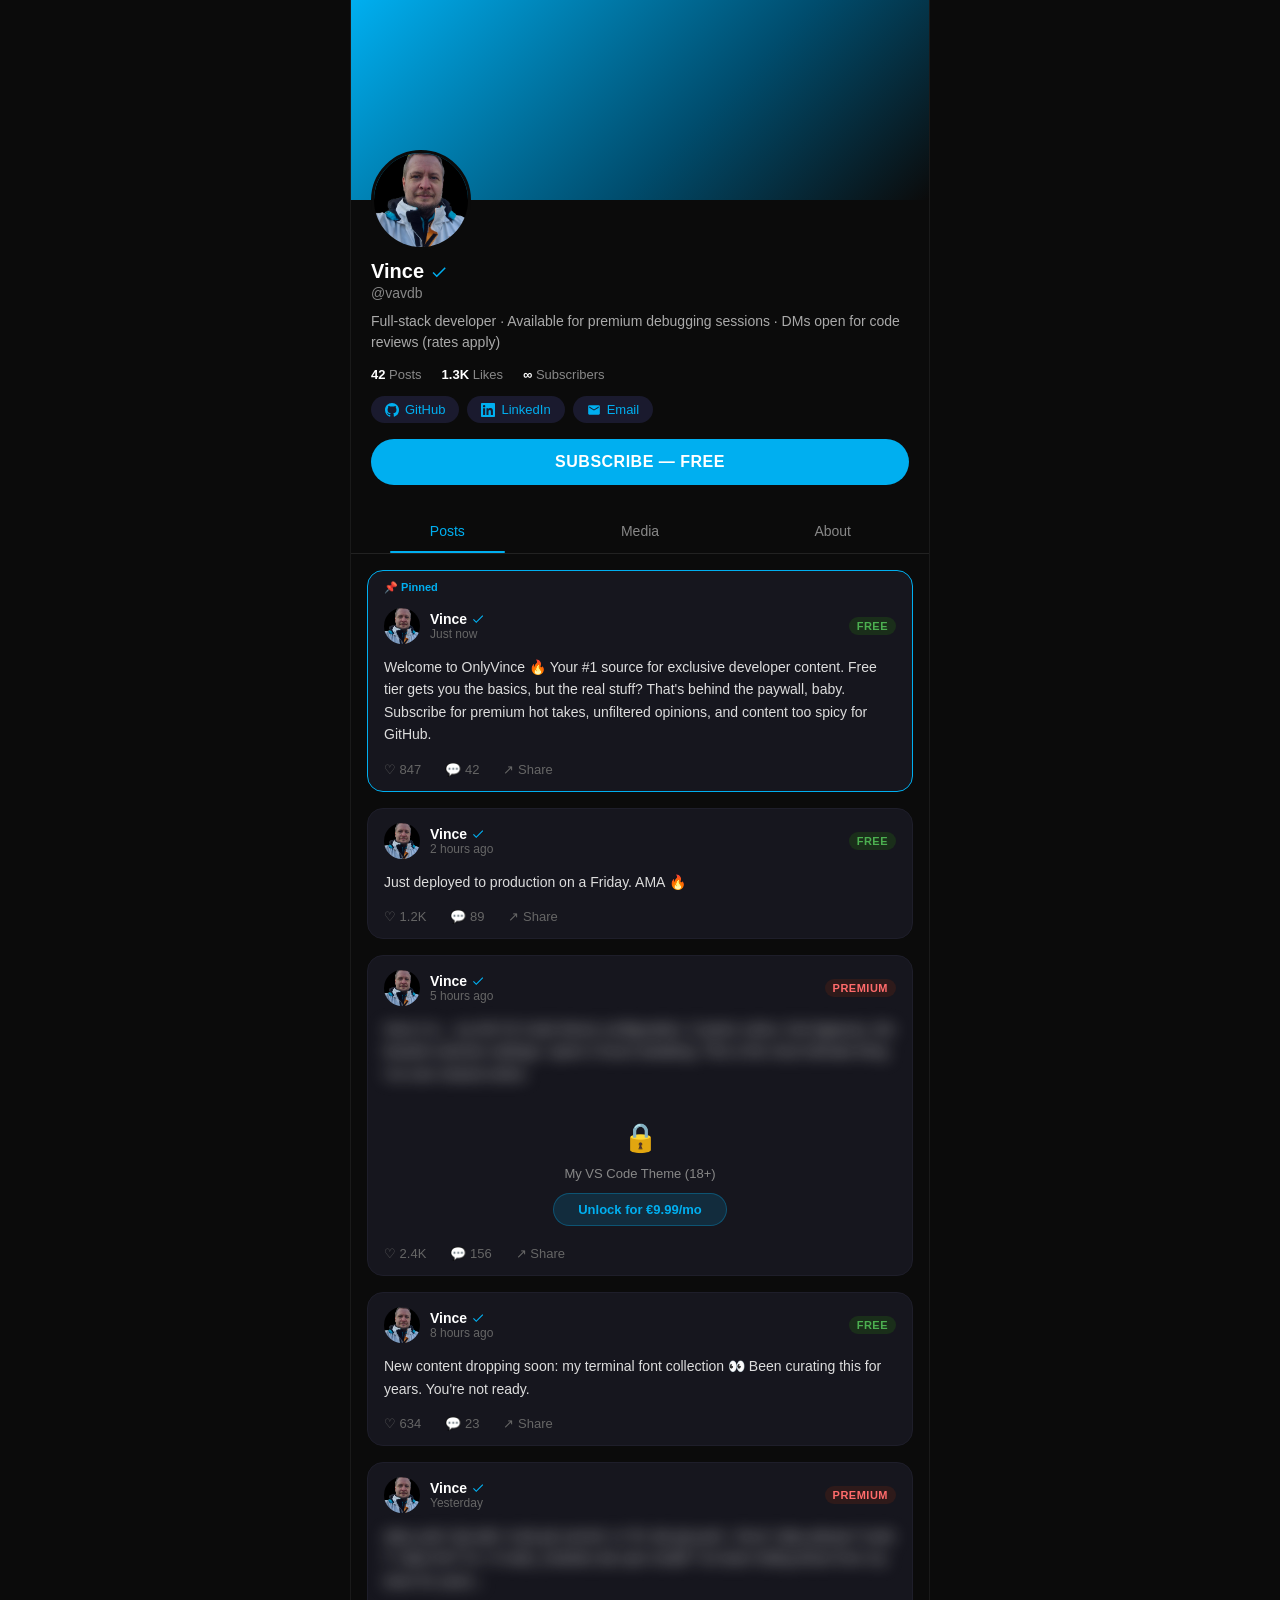
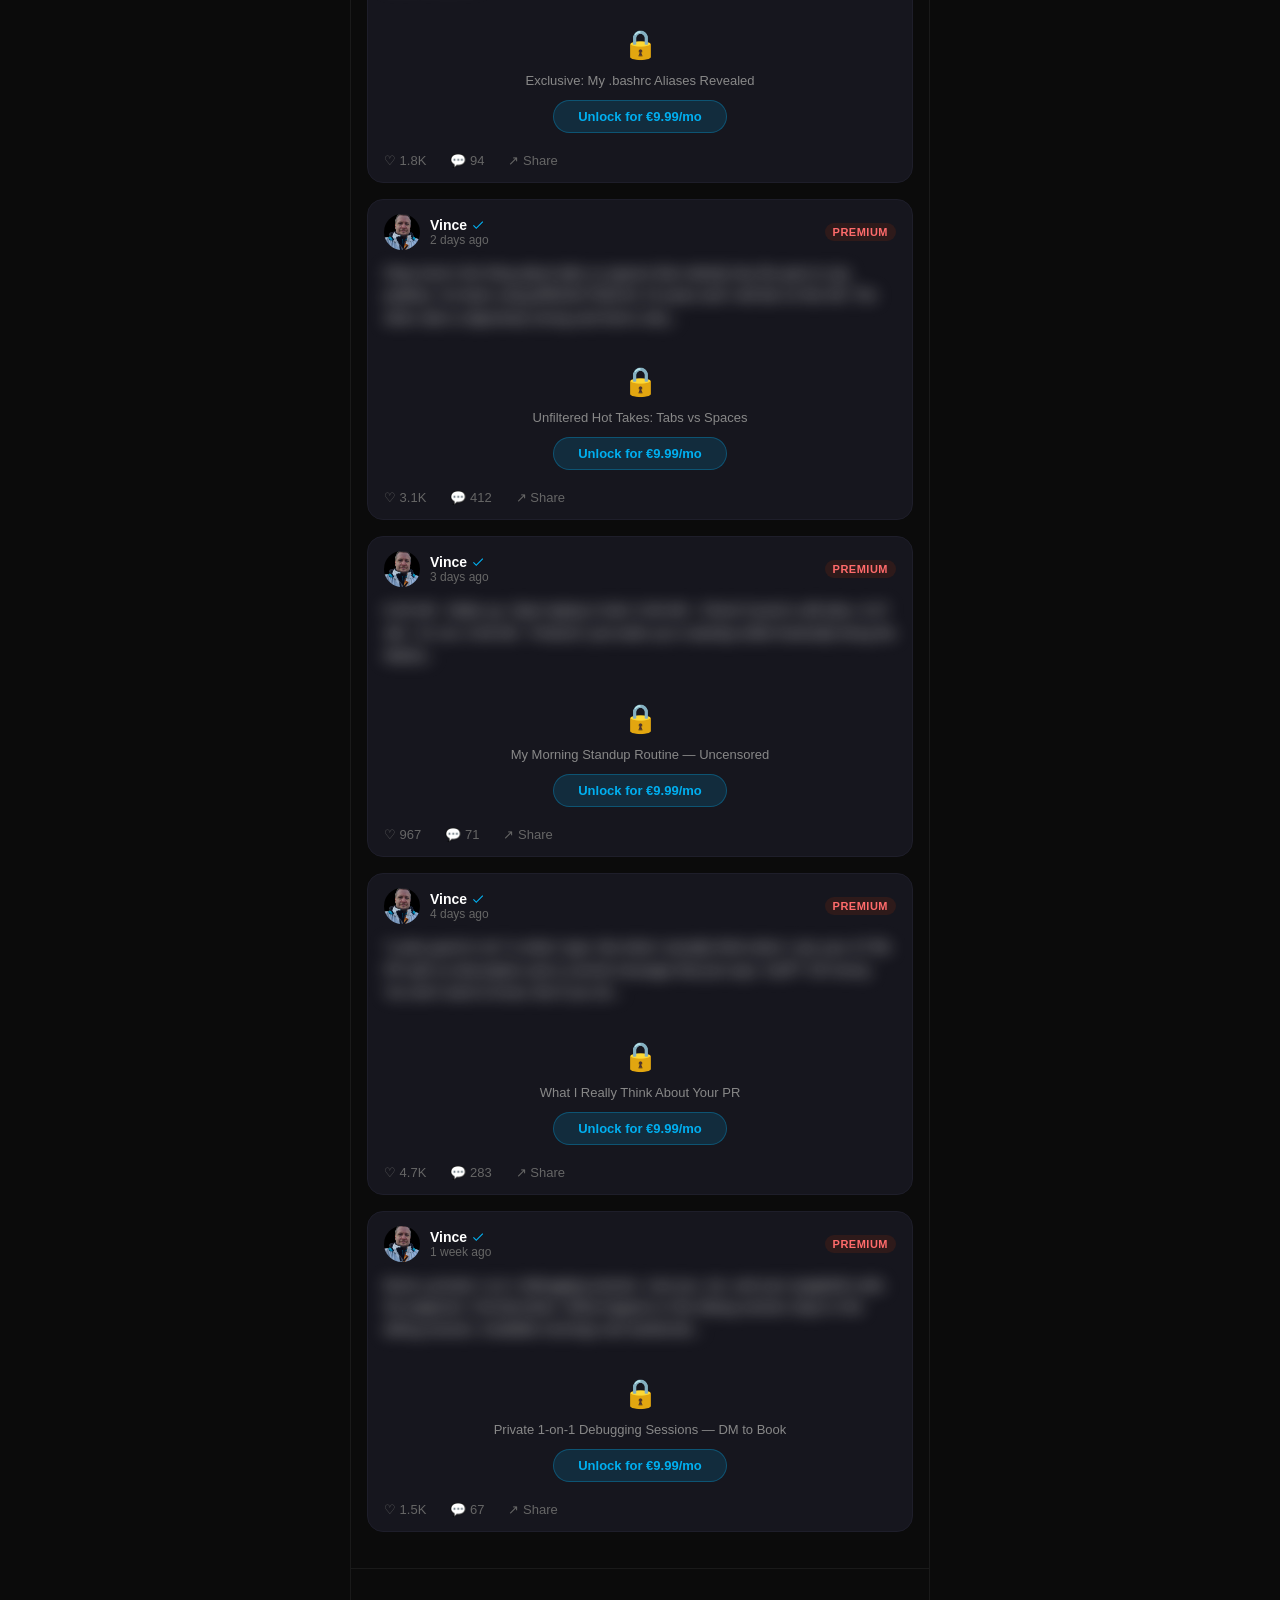
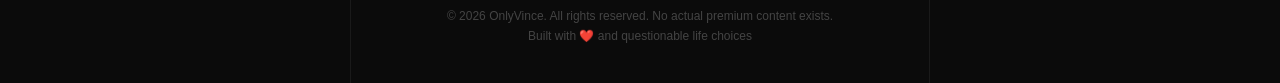
==== index.html @ eb0742f6 "Initial commit: OnlyVince — OnlyFans parody personal site Static HTML/CSS site spoofing the OnlyFans" ====
<!DOCTYPE html>
<html lang="en">
<head>
  <meta charset="UTF-8">
  <meta name="viewport" content="width=device-width, initial-scale=1.0">
  <title>OnlyVince — Exclusive Content</title>
  <meta name="description" content="Subscribe to Vince for exclusive premium developer content. Free and premium tiers available.">
  <link rel="stylesheet" href="styles.css">
  <link rel="icon" href="data:image/svg+xml,<svg xmlns='http://www.w3.org/2000/svg' viewBox='0 0 100 100'><text y='.9em' font-size='90'>🔥</text></svg>">
</head>
<body>
  <div class="page">

    <!-- Cover Banner -->
    <div class="cover"></div>

    <!-- Profile -->
    <div class="profile">
      <img src="assets/profile.jpg" alt="Vince" class="avatar">

      <div class="profile-name">
        Vince
        <svg class="verified" viewBox="0 0 24 24" width="18" height="18" fill="#00AFF0">
          <path d="M9 16.17L4.83 12l-1.42 1.41L9 19 21 7l-1.41-1.41L9 16.17z"/>
        </svg>
      </div>
      <div class="profile-handle">@vavdb</div>
      <div class="profile-bio">
        Full-stack developer &middot; Available for premium debugging sessions &middot; DMs open for code reviews (rates apply)
      </div>

      <!-- Stats -->
      <div class="stats">
        <span><strong>42</strong> Posts</span>
        <span><strong>1.3K</strong> Likes</span>
        <span><strong>∞</strong> Subscribers</span>
      </div>

      <!-- Social Links -->
      <div class="social-links">
        <a href="https://github.com/vavdb" target="_blank" rel="noopener" class="social-link">
          <svg viewBox="0 0 24 24"><path d="M12 0C5.37 0 0 5.37 0 12c0 5.31 3.435 9.795 8.205 11.385.6.105.825-.255.825-.57 0-.285-.015-1.23-.015-2.235-3.015.555-3.795-.735-4.035-1.41-.135-.345-.72-1.41-1.23-1.695-.42-.225-1.02-.78-.015-.795.945-.015 1.62.87 1.845 1.23 1.08 1.815 2.805 1.305 3.495.99.105-.78.42-1.305.765-1.605-2.67-.3-5.46-1.335-5.46-5.925 0-1.305.465-2.385 1.23-3.225-.12-.3-.54-1.53.12-3.18 0 0 1.005-.315 3.3 1.23.96-.27 1.98-.405 3-.405s2.04.135 3 .405c2.295-1.56 3.3-1.23 3.3-1.23.66 1.65.24 2.88.12 3.18.765.84 1.23 1.905 1.23 3.225 0 4.605-2.805 5.625-5.475 5.925.435.375.81 1.095.81 2.22 0 1.605-.015 2.895-.015 3.3 0 .315.225.69.825.57A12.02 12.02 0 0024 12c0-6.63-5.37-12-12-12z"/></svg>
          GitHub
        </a>
        <a href="https://linkedin.com/in/vavdb" target="_blank" rel="noopener" class="social-link">
          <svg viewBox="0 0 24 24"><path d="M20.447 20.452h-3.554v-5.569c0-1.328-.027-3.037-1.852-3.037-1.853 0-2.136 1.445-2.136 2.939v5.667H9.351V9h3.414v1.561h.046c.477-.9 1.637-1.85 3.37-1.85 3.601 0 4.267 2.37 4.267 5.455v6.286zM5.337 7.433a2.062 2.062 0 01-2.063-2.065 2.064 2.064 0 112.063 2.065zm1.782 13.019H3.555V9h3.564v11.452zM22.225 0H1.771C.792 0 0 .774 0 1.729v20.542C0 23.227.792 24 1.771 24h20.451C23.2 24 24 23.227 24 22.271V1.729C24 .774 23.2 0 22.222 0h.003z"/></svg>
          LinkedIn
        </a>
        <a href="mailto:vince@onlyvince.net" class="social-link">
          <svg viewBox="0 0 24 24"><path d="M20 4H4c-1.1 0-2 .9-2 2v12c0 1.1.9 2 2 2h16c1.1 0 2-.9 2-2V6c0-1.1-.9-2-2-2zm0 4l-8 5-8-5V6l8 5 8-5v2z"/></svg>
          Email
        </a>
      </div>

      <!-- Subscribe -->
      <button class="subscribe-btn" onclick="showToast('You\'re already subscribed, you legend 💙')">
        Subscribe — Free
      </button>
    </div>

    <!-- Tabs -->
    <div class="tabs">
      <div class="tab active">Posts</div>
      <div class="tab">Media</div>
      <div class="tab">About</div>
    </div>

    <!-- Feed -->
    <div class="feed">

      <!-- Pinned Post -->
      <div class="post pinned">
        <div class="pinned-badge">📌 Pinned</div>
        <div class="post-header">
          <img src="assets/profile.jpg" alt="Vince" class="post-avatar">
          <div class="post-meta">
            <div class="post-author">
              Vince
              <svg class="verified" viewBox="0 0 24 24" width="14" height="14" fill="#00AFF0">
                <path d="M9 16.17L4.83 12l-1.42 1.41L9 19 21 7l-1.41-1.41L9 16.17z"/>
              </svg>
            </div>
            <div class="post-time">Just now</div>
          </div>
          <span class="post-label free">Free</span>
        </div>
        <div class="post-body">
          <p class="post-text">Welcome to OnlyVince 🔥 Your #1 source for exclusive developer content. Free tier gets you the basics, but the real stuff? That's behind the paywall, baby. Subscribe for premium hot takes, unfiltered opinions, and content too spicy for GitHub.</p>
        </div>
        <div class="post-actions">
          <span class="post-action" onclick="showToast('❤️ You liked this')">♡ 847</span>
          <span class="post-action" onclick="showToast('💬 Comments are premium-only')">💬 42</span>
          <span class="post-action" onclick="showToast('🔗 Link copied! ...not really')">↗ Share</span>
        </div>
      </div>

      <!-- Free Post -->
      <div class="post">
        <div class="post-header">
          <img src="assets/profile.jpg" alt="Vince" class="post-avatar">
          <div class="post-meta">
            <div class="post-author">
              Vince
              <svg class="verified" viewBox="0 0 24 24" width="14" height="14" fill="#00AFF0">
                <path d="M9 16.17L4.83 12l-1.42 1.41L9 19 21 7l-1.41-1.41L9 16.17z"/>
              </svg>
            </div>
            <div class="post-time">2 hours ago</div>
          </div>
          <span class="post-label free">Free</span>
        </div>
        <div class="post-body">
          <p class="post-text">Just deployed to production on a Friday. AMA 🔥</p>
        </div>
        <div class="post-actions">
          <span class="post-action" onclick="showToast('❤️ You liked this')">♡ 1.2K</span>
          <span class="post-action" onclick="showToast('💬 Comments are premium-only')">💬 89</span>
          <span class="post-action" onclick="showToast('🔗 Link copied! ...not really')">↗ Share</span>
        </div>
      </div>

      <!-- Premium Post: VS Code Theme -->
      <div class="post">
        <div class="post-header">
          <img src="assets/profile.jpg" alt="Vince" class="post-avatar">
          <div class="post-meta">
            <div class="post-author">
              Vince
              <svg class="verified" viewBox="0 0 24 24" width="14" height="14" fill="#00AFF0">
                <path d="M9 16.17L4.83 12l-1.42 1.41L9 19 21 7l-1.41-1.41L9 16.17z"/>
              </svg>
            </div>
            <div class="post-time">5 hours ago</div>
          </div>
          <span class="post-label premium">Premium</span>
        </div>
        <div class="post-body">
          <p class="post-text blurred">Here it is... my full VS Code theme configuration. Custom colors, font ligatures, the bracket colorizer settings I spent 3 hours tweaking. This is the most intimate thing I've ever shared online.</p>
        </div>
        <div class="locked-overlay">
          <div class="lock-icon">🔒</div>
          <div class="lock-text">My VS Code Theme (18+)</div>
          <button class="unlock-btn" onclick="showToast('Nice try. Premium content stays premium 😏')">Unlock for €9.99/mo</button>
        </div>
        <div class="post-actions">
          <span class="post-action">♡ 2.4K</span>
          <span class="post-action">💬 156</span>
          <span class="post-action">↗ Share</span>
        </div>
      </div>

      <!-- Free Post: Terminal fonts -->
      <div class="post">
        <div class="post-header">
          <img src="assets/profile.jpg" alt="Vince" class="post-avatar">
          <div class="post-meta">
            <div class="post-author">
              Vince
              <svg class="verified" viewBox="0 0 24 24" width="14" height="14" fill="#00AFF0">
                <path d="M9 16.17L4.83 12l-1.42 1.41L9 19 21 7l-1.41-1.41L9 16.17z"/>
              </svg>
            </div>
            <div class="post-time">8 hours ago</div>
          </div>
          <span class="post-label free">Free</span>
        </div>
        <div class="post-body">
          <p class="post-text">New content dropping soon: my terminal font collection 👀 Been curating this for years. You're not ready.</p>
        </div>
        <div class="post-actions">
          <span class="post-action" onclick="showToast('❤️ You liked this')">♡ 634</span>
          <span class="post-action" onclick="showToast('💬 Comments are premium-only')">💬 23</span>
          <span class="post-action" onclick="showToast('🔗 Link copied! ...not really')">↗ Share</span>
        </div>
      </div>

      <!-- Premium Post: Bashrc -->
      <div class="post">
        <div class="post-header">
          <img src="assets/profile.jpg" alt="Vince" class="post-avatar">
          <div class="post-meta">
            <div class="post-author">
              Vince
              <svg class="verified" viewBox="0 0 24 24" width="14" height="14" fill="#00AFF0">
                <path d="M9 16.17L4.83 12l-1.42 1.41L9 19 21 7l-1.41-1.41L9 16.17z"/>
              </svg>
            </div>
            <div class="post-time">Yesterday</div>
          </div>
          <span class="post-label premium">Premium</span>
        </div>
        <div class="post-body">
          <p class="post-text blurred">alias yolo="git add -A && git commit -m 'fix' && git push --force" alias please="sudo !!" alias fml="rm -rf node_modules && npm install" I've been hiding these from my team for years...</p>
        </div>
        <div class="locked-overlay">
          <div class="lock-icon">🔒</div>
          <div class="lock-text">Exclusive: My .bashrc Aliases Revealed</div>
          <button class="unlock-btn" onclick="showToast('Nice try. Premium content stays premium 😏')">Unlock for €9.99/mo</button>
        </div>
        <div class="post-actions">
          <span class="post-action">♡ 1.8K</span>
          <span class="post-action">💬 94</span>
          <span class="post-action">↗ Share</span>
        </div>
      </div>

      <!-- Premium Post: Tabs vs Spaces -->
      <div class="post">
        <div class="post-header">
          <img src="assets/profile.jpg" alt="Vince" class="post-avatar">
          <div class="post-meta">
            <div class="post-author">
              Vince
              <svg class="verified" viewBox="0 0 24 24" width="14" height="14" fill="#00AFF0">
                <path d="M9 16.17L4.83 12l-1.42 1.41L9 19 21 7l-1.41-1.41L9 16.17z"/>
              </svg>
            </div>
            <div class="post-time">2 days ago</div>
          </div>
          <span class="post-label premium">Premium</span>
        </div>
        <div class="post-body">
          <p class="post-text blurred">Okay here's the thing about tabs vs spaces that nobody has the guts to say publicly. I've been using [REDACTED] for 15 years and I will die on this hill. The other side is objectively wrong and here's why...</p>
        </div>
        <div class="locked-overlay">
          <div class="lock-icon">🔒</div>
          <div class="lock-text">Unfiltered Hot Takes: Tabs vs Spaces</div>
          <button class="unlock-btn" onclick="showToast('Nice try. Premium content stays premium 😏')">Unlock for €9.99/mo</button>
        </div>
        <div class="post-actions">
          <span class="post-action">♡ 3.1K</span>
          <span class="post-action">💬 412</span>
          <span class="post-action">↗ Share</span>
        </div>
      </div>

      <!-- Premium Post: Morning Standup -->
      <div class="post">
        <div class="post-header">
          <img src="assets/profile.jpg" alt="Vince" class="post-avatar">
          <div class="post-meta">
            <div class="post-author">
              Vince
              <svg class="verified" viewBox="0 0 24 24" width="14" height="14" fill="#00AFF0">
                <path d="M9 16.17L4.83 12l-1.42 1.41L9 19 21 7l-1.41-1.41L9 16.17z"/>
              </svg>
            </div>
            <div class="post-time">3 days ago</div>
          </div>
          <span class="post-label premium">Premium</span>
        </div>
        <div class="post-body">
          <p class="post-text blurred">6:45 AM - Wake up. Open laptop in bed. 6:46 AM - Check if prod is still alive. 6:47 AM - It's not. 6:48 AM - Pretend I just woke up in standup while frantically fixing the deploy...</p>
        </div>
        <div class="locked-overlay">
          <div class="lock-icon">🔒</div>
          <div class="lock-text">My Morning Standup Routine — Uncensored</div>
          <button class="unlock-btn" onclick="showToast('Nice try. Premium content stays premium 😏')">Unlock for €9.99/mo</button>
        </div>
        <div class="post-actions">
          <span class="post-action">♡ 967</span>
          <span class="post-action">💬 71</span>
          <span class="post-action">↗ Share</span>
        </div>
      </div>

      <!-- Premium Post: What I think about your PR -->
      <div class="post">
        <div class="post-header">
          <img src="assets/profile.jpg" alt="Vince" class="post-avatar">
          <div class="post-meta">
            <div class="post-author">
              Vince
              <svg class="verified" viewBox="0 0 24 24" width="14" height="14" fill="#00AFF0">
                <path d="M9 16.17L4.83 12l-1.42 1.41L9 19 21 7l-1.41-1.41L9 16.17z"/>
              </svg>
            </div>
            <div class="post-time">4 days ago</div>
          </div>
          <span class="post-label premium">Premium</span>
        </div>
        <div class="post-body">
          <p class="post-text blurred">"Looks good to me" is what I type. But what I actually think when I see your 47-file PR with no description and a commit message that just says "stuff"? Oh honey. You don't want to know. But if you do...</p>
        </div>
        <div class="locked-overlay">
          <div class="lock-icon">🔒</div>
          <div class="lock-text">What I Really Think About Your PR</div>
          <button class="unlock-btn" onclick="showToast('Nice try. Premium content stays premium 😏')">Unlock for €9.99/mo</button>
        </div>
        <div class="post-actions">
          <span class="post-action">♡ 4.7K</span>
          <span class="post-action">💬 283</span>
          <span class="post-action">↗ Share</span>
        </div>
      </div>

      <!-- Premium Post: Debugging Sessions -->
      <div class="post">
        <div class="post-header">
          <img src="assets/profile.jpg" alt="Vince" class="post-avatar">
          <div class="post-meta">
            <div class="post-author">
              Vince
              <svg class="verified" viewBox="0 0 24 24" width="14" height="14" fill="#00AFF0">
                <path d="M9 16.17L4.83 12l-1.42 1.41L9 19 21 7l-1.41-1.41L9 16.17z"/>
              </svg>
            </div>
            <div class="post-time">1 week ago</div>
          </div>
          <span class="post-label premium">Premium</span>
        </div>
        <div class="post-body">
          <p class="post-text blurred">Book a private 1-on-1 debugging session. Just you, me, and your spaghetti code. No judgment. Full discretion. What happens in the debug session stays in the debug session. Available evenings and weekends...</p>
        </div>
        <div class="locked-overlay">
          <div class="lock-icon">🔒</div>
          <div class="lock-text">Private 1-on-1 Debugging Sessions — DM to Book</div>
          <button class="unlock-btn" onclick="showToast('Nice try. Premium content stays premium 😏')">Unlock for €9.99/mo</button>
        </div>
        <div class="post-actions">
          <span class="post-action">♡ 1.5K</span>
          <span class="post-action">💬 67</span>
          <span class="post-action">↗ Share</span>
        </div>
      </div>

    </div>

    <!-- Footer -->
    <div class="site-footer">
      <p>© 2026 OnlyVince. All rights reserved. No actual premium content exists.</p>
      <p style="margin-top:6px;">Built with ❤️ and questionable life choices</p>
    </div>

  </div>

  <!-- Toast -->
  <div class="toast" id="toast"></div>

  <script>
    function showToast(message) {
      const toast = document.getElementById('toast');
      toast.textContent = message;
      toast.classList.add('show');
      setTimeout(() => toast.classList.remove('show'), 2500);
    }
  </script>
</body>
</html>
---- styles.css ----
* {
  margin: 0;
  padding: 0;
  box-sizing: border-box;
}

body {
  background: #0b0b0b;
  color: #fff;
  font-family: -apple-system, BlinkMacSystemFont, 'Segoe UI', Roboto, Helvetica, Arial, sans-serif;
  min-height: 100vh;
  display: flex;
  justify-content: center;
}

a {
  color: inherit;
  text-decoration: none;
}

.page {
  width: 100%;
  max-width: 580px;
  border-left: 1px solid #1a1a1a;
  border-right: 1px solid #1a1a1a;
  min-height: 100vh;
}

/* Cover Banner */
.cover {
  height: 200px;
  background: linear-gradient(135deg, #00AFF0 0%, #004d6e 60%, #0b0b0b 100%);
  position: relative;
}

/* Profile Section */
.profile {
  position: relative;
  padding: 60px 20px 16px;
}

.avatar {
  position: absolute;
  top: -50px;
  left: 20px;
  width: 100px;
  height: 100px;
  border-radius: 50%;
  border: 3px solid #0b0b0b;
  object-fit: cover;
  background: #1a1a2e;
}

.profile-name {
  font-size: 20px;
  font-weight: 700;
  display: flex;
  align-items: center;
  gap: 6px;
}

.verified {
  color: #00AFF0;
  font-size: 16px;
}

.profile-handle {
  color: #888;
  font-size: 14px;
  margin-top: 2px;
}

.profile-bio {
  color: #aaa;
  font-size: 14px;
  margin-top: 10px;
  line-height: 1.5;
}

/* Stats Row */
.stats {
  display: flex;
  gap: 20px;
  margin-top: 14px;
  font-size: 13px;
  color: #888;
}

.stats span strong {
  color: #fff;
}

/* Social Links */
.social-links {
  display: flex;
  flex-wrap: wrap;
  gap: 8px;
  margin-top: 14px;
}

.social-link {
  background: #1a1a2e;
  color: #00AFF0;
  padding: 6px 14px;
  border-radius: 20px;
  font-size: 13px;
  font-weight: 500;
  transition: background 0.2s, transform 0.1s;
  display: flex;
  align-items: center;
  gap: 6px;
}

.social-link:hover {
  background: #252540;
  transform: translateY(-1px);
}

.social-link svg {
  width: 14px;
  height: 14px;
  fill: currentColor;
}

/* Subscribe Button */
.subscribe-btn {
  display: block;
  width: 100%;
  margin-top: 16px;
  padding: 14px;
  background: #00AFF0;
  color: #fff;
  border: none;
  border-radius: 24px;
  font-size: 16px;
  font-weight: 700;
  cursor: pointer;
  text-align: center;
  text-transform: uppercase;
  letter-spacing: 0.5px;
  transition: background 0.2s, transform 0.1s;
}

.subscribe-btn:hover {
  background: #009dd8;
  transform: translateY(-1px);
}

/* Tabs */
.tabs {
  display: flex;
  border-bottom: 1px solid #222;
  margin-top: 8px;
}

.tab {
  flex: 1;
  text-align: center;
  padding: 14px 0;
  font-size: 14px;
  font-weight: 500;
  color: #888;
  cursor: pointer;
  position: relative;
  transition: color 0.2s;
}

.tab:hover {
  color: #aaa;
}

.tab.active {
  color: #00AFF0;
}

.tab.active::after {
  content: '';
  position: absolute;
  bottom: 0;
  left: 20%;
  right: 20%;
  height: 2px;
  background: #00AFF0;
  border-radius: 2px;
}

/* Feed */
.feed {
  padding: 16px;
  display: flex;
  flex-direction: column;
  gap: 16px;
}

/* Post */
.post {
  background: #16161e;
  border-radius: 16px;
  overflow: hidden;
  border: 1px solid #1e1e2a;
}

.post-header {
  display: flex;
  align-items: center;
  gap: 10px;
  padding: 14px 16px 0;
}

.post-avatar {
  width: 36px;
  height: 36px;
  border-radius: 50%;
  object-fit: cover;
}

.post-meta {
  flex: 1;
}

.post-author {
  font-size: 14px;
  font-weight: 600;
  display: flex;
  align-items: center;
  gap: 4px;
}

.post-author .verified {
  font-size: 12px;
}

.post-time {
  font-size: 12px;
  color: #666;
}

.post-label {
  font-size: 11px;
  padding: 3px 8px;
  border-radius: 10px;
  font-weight: 600;
  text-transform: uppercase;
  letter-spacing: 0.5px;
}

.post-label.free {
  background: #1a2e1a;
  color: #4caf50;
}

.post-label.premium {
  background: #2e1a1a;
  color: #ff6b6b;
}

.post-body {
  padding: 12px 16px 16px;
}

.post-text {
  font-size: 14px;
  line-height: 1.6;
  color: #ddd;
}

.post-text.blurred {
  filter: blur(8px);
  user-select: none;
  pointer-events: none;
}

/* Locked Overlay */
.locked-overlay {
  display: flex;
  flex-direction: column;
  align-items: center;
  justify-content: center;
  padding: 20px;
  text-align: center;
  gap: 8px;
}

.locked-overlay .lock-icon {
  font-size: 28px;
  margin-bottom: 4px;
}

.locked-overlay .lock-text {
  color: #888;
  font-size: 13px;
}

.locked-overlay .unlock-btn {
  background: rgba(0, 175, 240, 0.15);
  color: #00AFF0;
  border: 1px solid rgba(0, 175, 240, 0.3);
  padding: 8px 24px;
  border-radius: 20px;
  font-size: 13px;
  font-weight: 600;
  cursor: pointer;
  margin-top: 4px;
  transition: background 0.2s;
}

.locked-overlay .unlock-btn:hover {
  background: rgba(0, 175, 240, 0.25);
}

/* Post Actions */
.post-actions {
  display: flex;
  gap: 24px;
  padding: 0 16px 14px;
  color: #666;
  font-size: 13px;
}

.post-action {
  display: flex;
  align-items: center;
  gap: 6px;
  cursor: pointer;
  transition: color 0.2s;
}

.post-action:hover {
  color: #00AFF0;
}

/* Pinned Post */
.post.pinned {
  border-color: #00AFF0;
  border-width: 1px;
}

.pinned-badge {
  font-size: 11px;
  color: #00AFF0;
  display: flex;
  align-items: center;
  gap: 4px;
  padding: 10px 16px 0;
  font-weight: 600;
}

/* Footer */
.site-footer {
  text-align: center;
  padding: 40px 20px;
  color: #444;
  font-size: 12px;
  border-top: 1px solid #1a1a1a;
  margin-top: 20px;
}

.site-footer a {
  color: #00AFF0;
}

/* Toast notification */
.toast {
  position: fixed;
  bottom: 30px;
  left: 50%;
  transform: translateX(-50%) translateY(100px);
  background: #1a1a2e;
  color: #00AFF0;
  padding: 12px 24px;
  border-radius: 12px;
  border: 1px solid #00AFF0;
  font-size: 14px;
  font-weight: 500;
  opacity: 0;
  transition: transform 0.3s ease, opacity 0.3s ease;
  z-index: 100;
  pointer-events: none;
}

.toast.show {
  transform: translateX(-50%) translateY(0);
  opacity: 1;
}

/* Responsive */
@media (max-width: 580px) {
  .page {
    border: none;
  }

  .cover {
    height: 160px;
  }

  .avatar {
    width: 80px;
    height: 80px;
    top: -40px;
  }

  .profile {
    padding-top: 50px;
  }
}
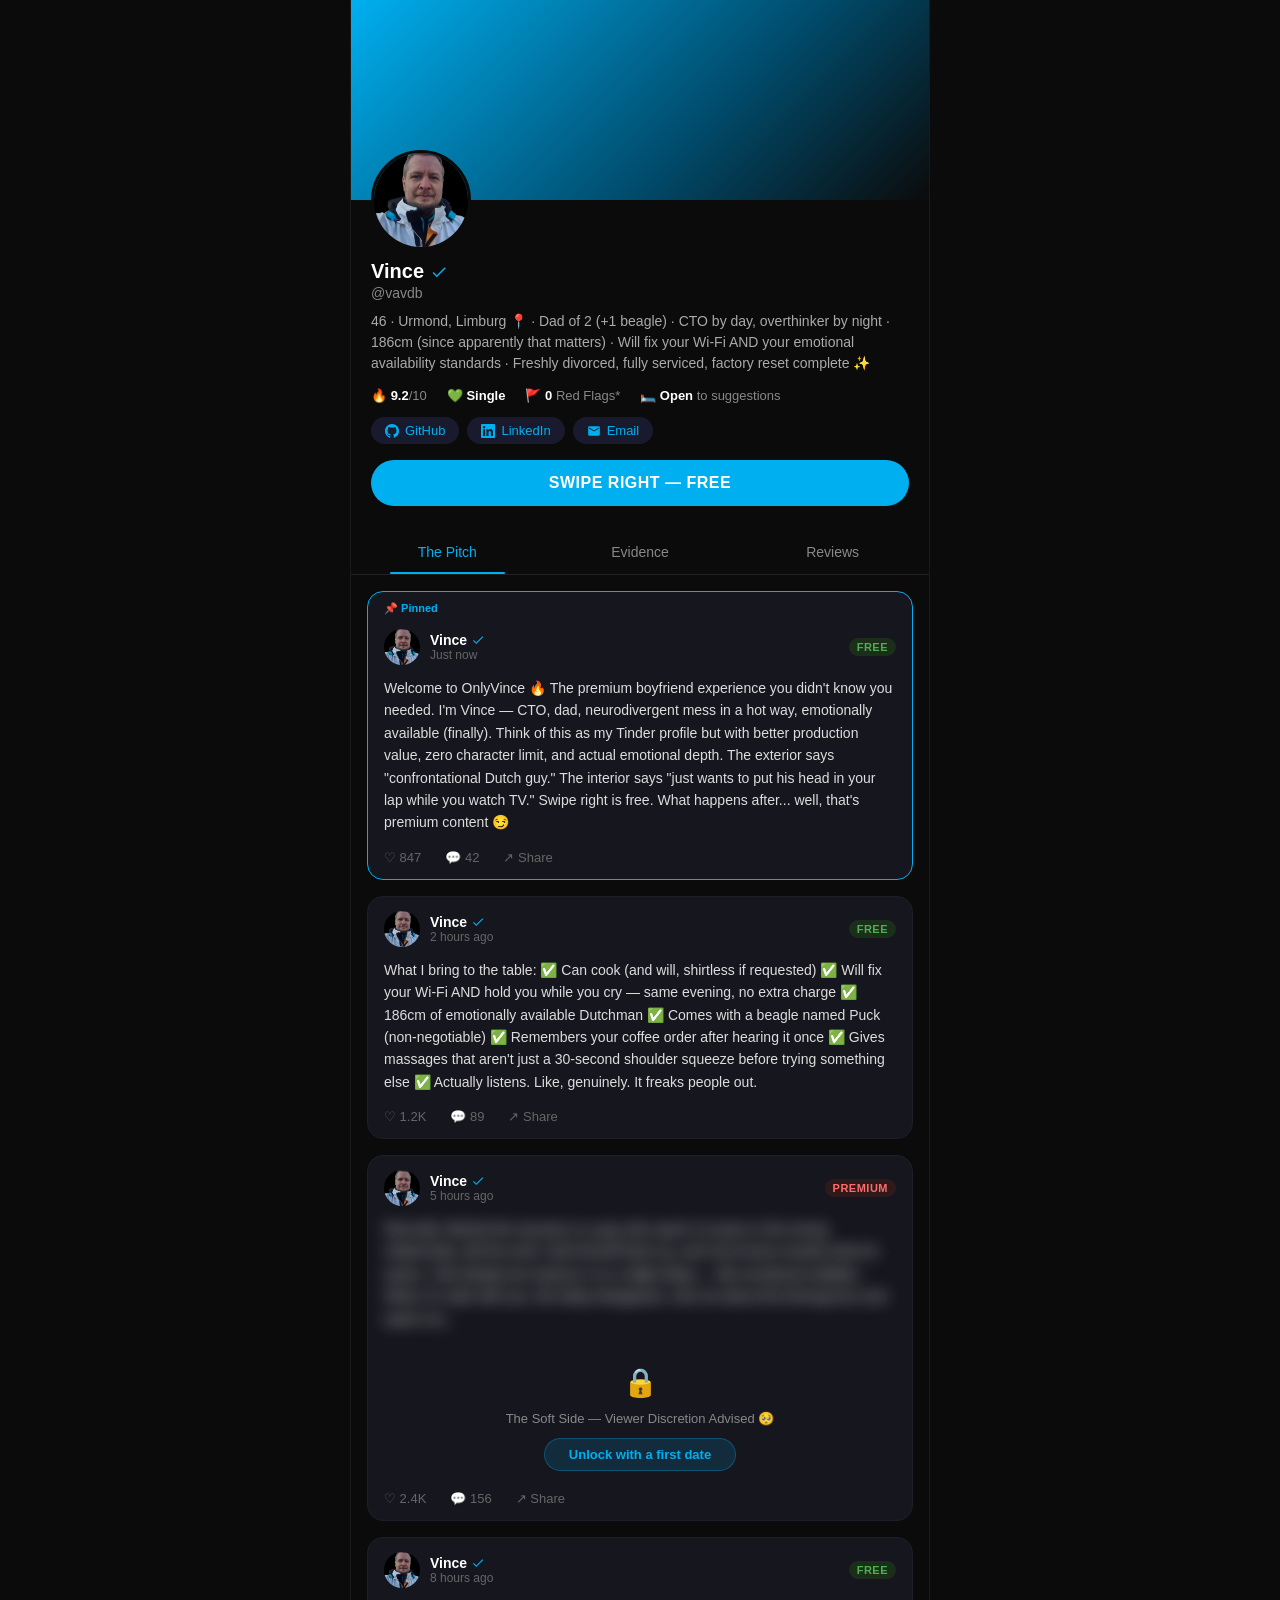
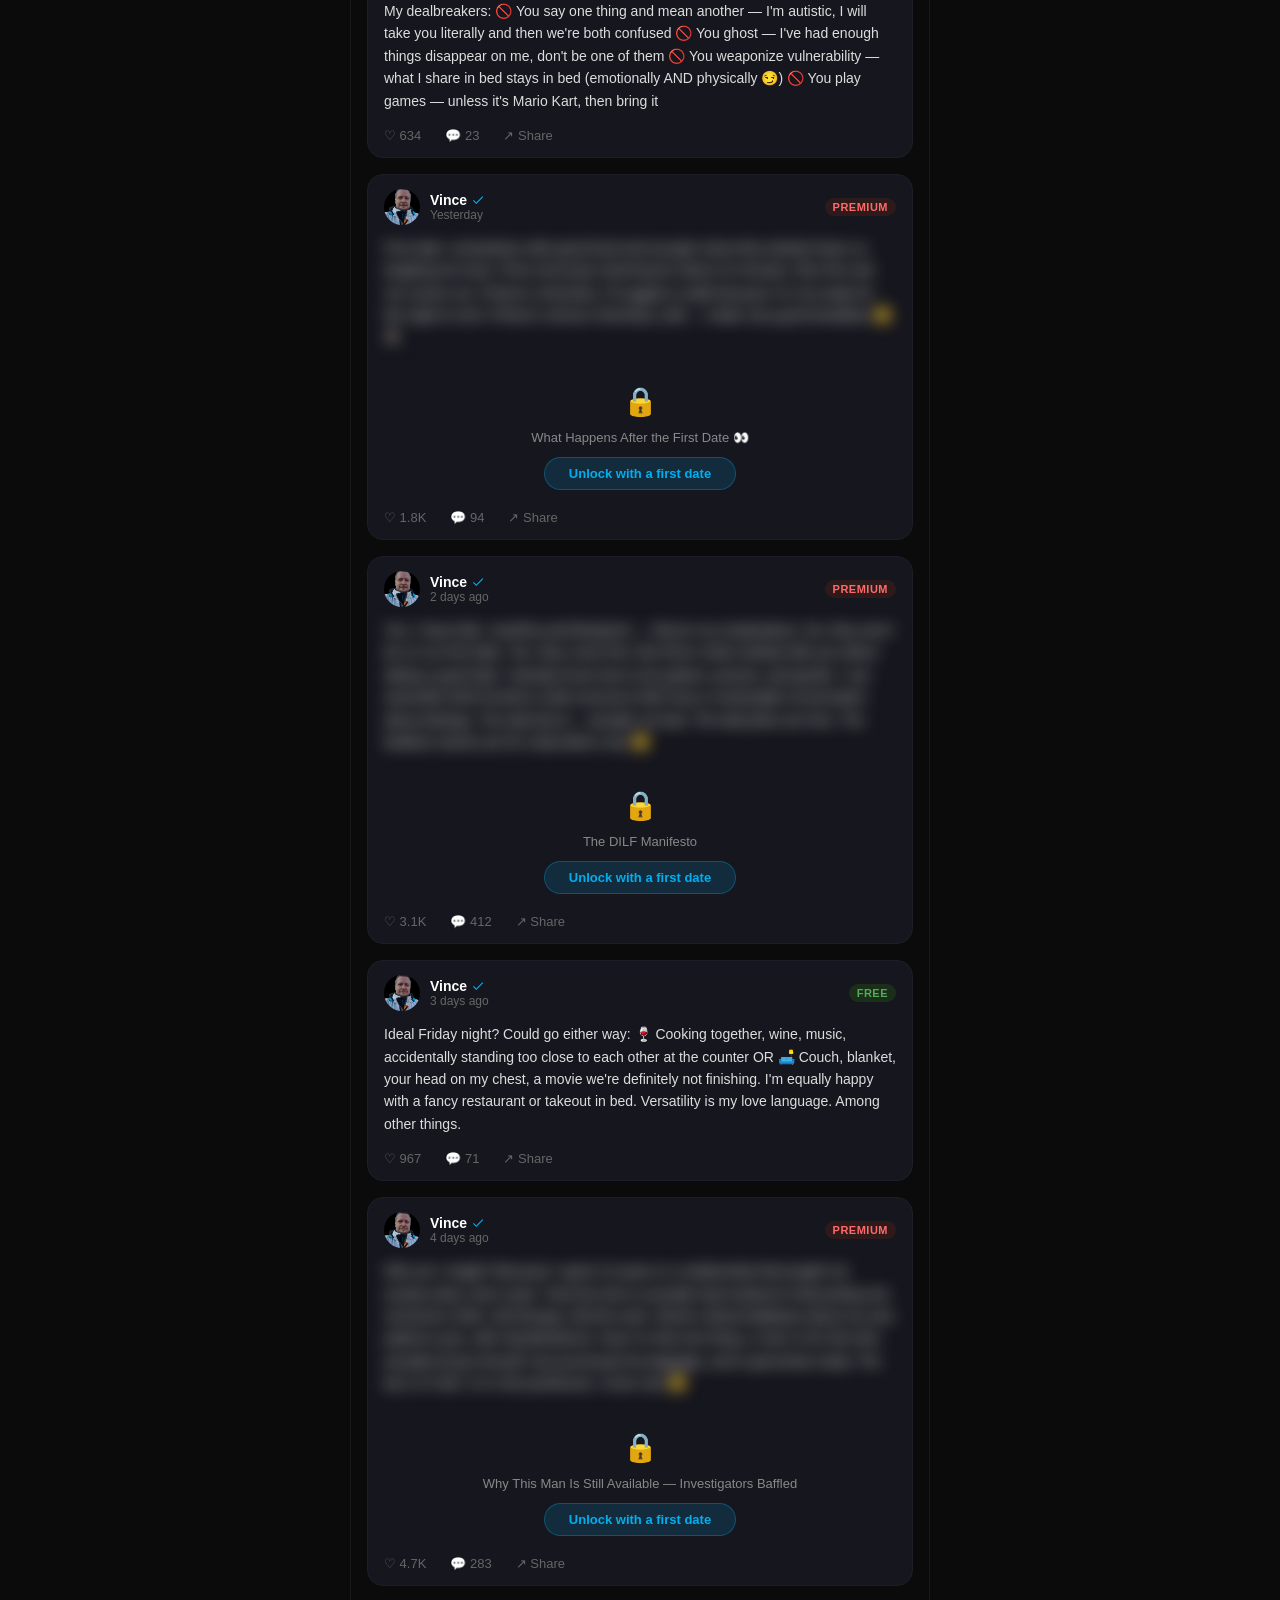
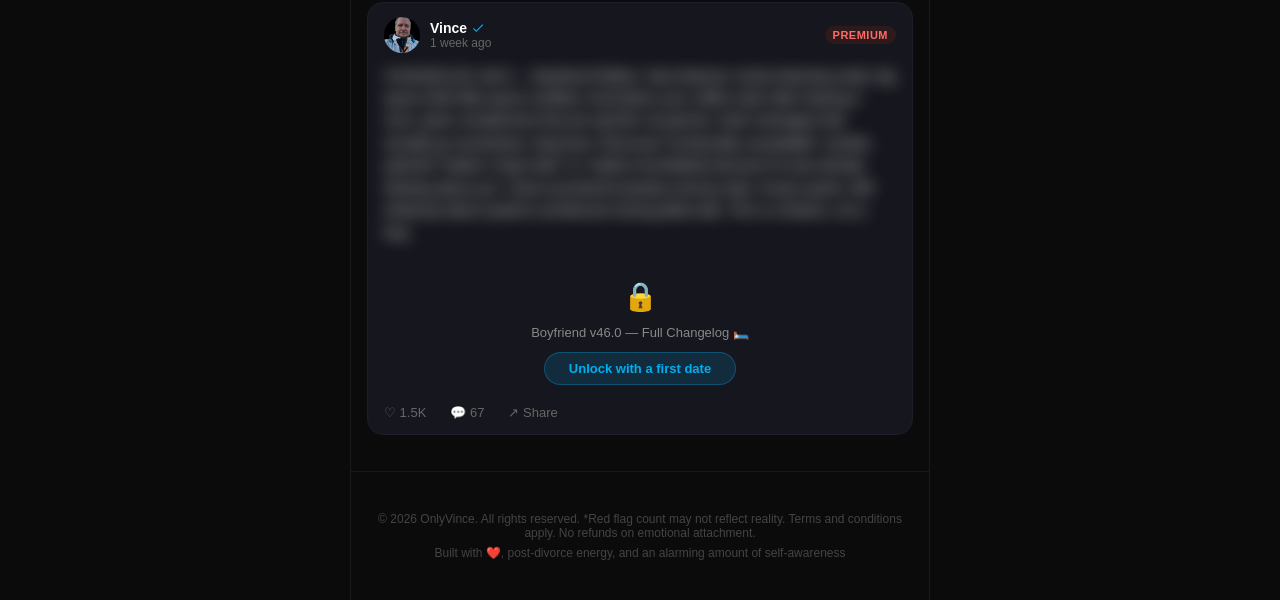
==== commit c758ba01: "Make it a tongue-in-cheek dating profile Reworked all content to parody a dating profile selling Vin" ====
--- a/index.html
+++ b/index.html
@@ -3,8 +3,8 @@
 <head>
   <meta charset="UTF-8">
   <meta name="viewport" content="width=device-width, initial-scale=1.0">
-  <title>OnlyVince — Exclusive Content</title>
-  <meta name="description" content="Subscribe to Vince for exclusive premium developer content. Free and premium tiers available.">
+  <title>OnlyVince — Why Settle For Less?</title>
+  <meta name="description" content="Vince. 34. Developer. Dad. Slightly unhinged. Now accepting applications.">
   <link rel="stylesheet" href="styles.css">
   <link rel="icon" href="data:image/svg+xml,<svg xmlns='http://www.w3.org/2000/svg' viewBox='0 0 100 100'><text y='.9em' font-size='90'>🔥</text></svg>">
 </head>
@@ -26,14 +26,15 @@
       </div>
       <div class="profile-handle">@vavdb</div>
       <div class="profile-bio">
-        Full-stack developer &middot; Available for premium debugging sessions &middot; DMs open for code reviews (rates apply)
-      </div>
-
-      <!-- Stats -->
+        46 &middot; Urmond, Limburg 📍 &middot; Dad of 2 (+1 beagle) &middot; CTO by day, overthinker by night &middot; 186cm (since apparently that matters) &middot; Will fix your Wi-Fi AND your emotional availability standards &middot; Freshly divorced, fully serviced, factory reset complete ✨
+      </div>
+
+      <!-- Dating Stats -->
       <div class="stats">
-        <span><strong>42</strong> Posts</span>
-        <span><strong>1.3K</strong> Likes</span>
-        <span><strong>∞</strong> Subscribers</span>
+        <span>🔥 <strong>9.2</strong>/10</span>
+        <span>💚 <strong>Single</strong></span>
+        <span>🚩 <strong>0</strong> Red Flags*</span>
+        <span>🛏️ <strong>Open</strong> to suggestions</span>
       </div>
 
       <!-- Social Links -->
@@ -52,23 +53,23 @@
         </a>
       </div>
 
-      <!-- Subscribe -->
-      <button class="subscribe-btn" onclick="showToast('You\'re already subscribed, you legend 💙')">
-        Subscribe — Free
+      <!-- Subscribe / Swipe Right -->
+      <button class="subscribe-btn" onclick="showToast('Match! 💙 Just kidding... unless? 👀')">
+        Swipe Right — Free
       </button>
     </div>
 
     <!-- Tabs -->
     <div class="tabs">
-      <div class="tab active">Posts</div>
-      <div class="tab">Media</div>
-      <div class="tab">About</div>
+      <div class="tab active">The Pitch</div>
+      <div class="tab">Evidence</div>
+      <div class="tab">Reviews</div>
     </div>
 
     <!-- Feed -->
     <div class="feed">
 
-      <!-- Pinned Post -->
+      <!-- Pinned Post: The Elevator Pitch -->
       <div class="post pinned">
         <div class="pinned-badge">📌 Pinned</div>
         <div class="post-header">
@@ -85,16 +86,16 @@
           <span class="post-label free">Free</span>
         </div>
         <div class="post-body">
-          <p class="post-text">Welcome to OnlyVince 🔥 Your #1 source for exclusive developer content. Free tier gets you the basics, but the real stuff? That's behind the paywall, baby. Subscribe for premium hot takes, unfiltered opinions, and content too spicy for GitHub.</p>
+          <p class="post-text">Welcome to OnlyVince 🔥 The premium boyfriend experience you didn't know you needed. I'm Vince — CTO, dad, neurodivergent mess in a hot way, emotionally available (finally). Think of this as my Tinder profile but with better production value, zero character limit, and actual emotional depth. The exterior says "confrontational Dutch guy." The interior says "just wants to put his head in your lap while you watch TV." Swipe right is free. What happens after... well, that's premium content 😏</p>
         </div>
         <div class="post-actions">
           <span class="post-action" onclick="showToast('❤️ You liked this')">♡ 847</span>
-          <span class="post-action" onclick="showToast('💬 Comments are premium-only')">💬 42</span>
-          <span class="post-action" onclick="showToast('🔗 Link copied! ...not really')">↗ Share</span>
-        </div>
-      </div>
-
-      <!-- Free Post -->
+          <span class="post-action" onclick="showToast('💬 Slide into the DMs instead')">💬 42</span>
+          <span class="post-action" onclick="showToast('🔗 Share me with your single friends')">↗ Share</span>
+        </div>
+      </div>
+
+      <!-- Free Post: What I Bring to the Table -->
       <div class="post">
         <div class="post-header">
           <img src="assets/profile.jpg" alt="Vince" class="post-avatar">
@@ -110,16 +111,16 @@
           <span class="post-label free">Free</span>
         </div>
         <div class="post-body">
-          <p class="post-text">Just deployed to production on a Friday. AMA 🔥</p>
+          <p class="post-text">What I bring to the table: ✅ Can cook (and will, shirtless if requested) ✅ Will fix your Wi-Fi AND hold you while you cry — same evening, no extra charge ✅ 186cm of emotionally available Dutchman ✅ Comes with a beagle named Puck (non-negotiable) ✅ Remembers your coffee order after hearing it once ✅ Gives massages that aren't just a 30-second shoulder squeeze before trying something else ✅ Actually listens. Like, genuinely. It freaks people out.</p>
         </div>
         <div class="post-actions">
           <span class="post-action" onclick="showToast('❤️ You liked this')">♡ 1.2K</span>
-          <span class="post-action" onclick="showToast('💬 Comments are premium-only')">💬 89</span>
-          <span class="post-action" onclick="showToast('🔗 Link copied! ...not really')">↗ Share</span>
-        </div>
-      </div>
-
-      <!-- Premium Post: VS Code Theme -->
+          <span class="post-action" onclick="showToast('💬 Slide into the DMs instead')">💬 89</span>
+          <span class="post-action" onclick="showToast('🔗 Share me with your single friends')">↗ Share</span>
+        </div>
+      </div>
+
+      <!-- Premium Post: Real Feelings -->
       <div class="post">
         <div class="post-header">
           <img src="assets/profile.jpg" alt="Vince" class="post-avatar">
@@ -135,12 +136,12 @@
           <span class="post-label premium">Premium</span>
         </div>
         <div class="post-body">
-          <p class="post-text blurred">Here it is... my full VS Code theme configuration. Custom colors, font ligatures, the bracket colorizer settings I spent 3 hours tweaking. This is the most intimate thing I've ever shared online.</p>
-        </div>
-        <div class="locked-overlay">
-          <div class="lock-icon">🔒</div>
-          <div class="lock-text">My VS Code Theme (18+)</div>
-          <button class="unlock-btn" onclick="showToast('Nice try. Premium content stays premium 😏')">Unlock for €9.99/mo</button>
+          <p class="post-text blurred">Real talk. Behind the sarcasm is a guy who spent 13 years in the wrong relationship, did the work, built himself back up, and now knows exactly what he wants. I feel deeply but express it on a slight delay — like emotional subtitles. When I'm safe with you, the delay disappears. Ask me about the kintsugi box and watch me...</p>
+        </div>
+        <div class="locked-overlay">
+          <div class="lock-icon">🔒</div>
+          <div class="lock-text">The Soft Side — Viewer Discretion Advised 🥺</div>
+          <button class="unlock-btn" onclick="showToast('Nice try. Buy me dinner first 😏')">Unlock with a first date</button>
         </div>
         <div class="post-actions">
           <span class="post-action">♡ 2.4K</span>
@@ -149,7 +150,7 @@
         </div>
       </div>
 
-      <!-- Free Post: Terminal fonts -->
+      <!-- Free Post: Dealbreakers -->
       <div class="post">
         <div class="post-header">
           <img src="assets/profile.jpg" alt="Vince" class="post-avatar">
@@ -165,16 +166,16 @@
           <span class="post-label free">Free</span>
         </div>
         <div class="post-body">
-          <p class="post-text">New content dropping soon: my terminal font collection 👀 Been curating this for years. You're not ready.</p>
+          <p class="post-text">My dealbreakers: 🚫 You say one thing and mean another — I'm autistic, I will take you literally and then we're both confused 🚫 You ghost — I've had enough things disappear on me, don't be one of them 🚫 You weaponize vulnerability — what I share in bed stays in bed (emotionally AND physically 😏) 🚫 You play games — unless it's Mario Kart, then bring it</p>
         </div>
         <div class="post-actions">
           <span class="post-action" onclick="showToast('❤️ You liked this')">♡ 634</span>
-          <span class="post-action" onclick="showToast('💬 Comments are premium-only')">💬 23</span>
-          <span class="post-action" onclick="showToast('🔗 Link copied! ...not really')">↗ Share</span>
-        </div>
-      </div>
-
-      <!-- Premium Post: Bashrc -->
+          <span class="post-action" onclick="showToast('💬 Slide into the DMs instead')">💬 23</span>
+          <span class="post-action" onclick="showToast('🔗 Share me with your single friends')">↗ Share</span>
+        </div>
+      </div>
+
+      <!-- Premium Post: What a Date Looks Like -->
       <div class="post">
         <div class="post-header">
           <img src="assets/profile.jpg" alt="Vince" class="post-avatar">
@@ -190,12 +191,12 @@
           <span class="post-label premium">Premium</span>
         </div>
         <div class="post-body">
-          <p class="post-text blurred">alias yolo="git add -A && git commit -m 'fix' && git push --force" alias please="sudo !!" alias fml="rm -rf node_modules && npm install" I've been hiding these from my team for years...</p>
-        </div>
-        <div class="locked-overlay">
-          <div class="lock-icon">🔒</div>
-          <div class="lock-text">Exclusive: My .bashrc Aliases Revealed</div>
-          <button class="unlock-btn" onclick="showToast('Nice try. Premium content stays premium 😏')">Unlock for €9.99/mo</button>
+          <p class="post-text blurred">First date: somewhere with good food and enough noise that nobody hears us laughing too loud. I'll be nervously charming for about 10 minutes, then the real me comes out. If there's chemistry, I'll suggest a walk because I'm not ready for the night to end. If there's serious chemistry, well... I make very good breakfast 😏🍳</p>
+        </div>
+        <div class="locked-overlay">
+          <div class="lock-icon">🔒</div>
+          <div class="lock-text">What Happens After the First Date 👀</div>
+          <button class="unlock-btn" onclick="showToast('Nice try. Buy me dinner first 😏')">Unlock with a first date</button>
         </div>
         <div class="post-actions">
           <span class="post-action">♡ 1.8K</span>
@@ -204,7 +205,7 @@
         </div>
       </div>
 
-      <!-- Premium Post: Tabs vs Spaces -->
+      <!-- Premium Post: The Dad Thing -->
       <div class="post">
         <div class="post-header">
           <img src="assets/profile.jpg" alt="Vince" class="post-avatar">
@@ -220,12 +221,12 @@
           <span class="post-label premium">Premium</span>
         </div>
         <div class="post-body">
-          <p class="post-text blurred">Okay here's the thing about tabs vs spaces that nobody has the guts to say publicly. I've been using [REDACTED] for 15 years and I will die on this hill. The other side is objectively wrong and here's why...</p>
-        </div>
-        <div class="locked-overlay">
-          <div class="lock-icon">🔒</div>
-          <div class="lock-text">Unfiltered Hot Takes: Tabs vs Spaces</div>
-          <button class="unlock-btn" onclick="showToast('Nice try. Premium content stays premium 😏')">Unlock for €9.99/mo</button>
+          <p class="post-text blurred">Yes, I have kids. Josefina and Benjamin — they're my masterpiece. No, they won't be on our first date. Yes, they come first. But here's what nobody tells you about dating a good dad: I already know how to be patient, present, and gentle. I can assemble IKEA furniture under pressure AND have a meaningful conversation about feelings. The dad bod is... actually not bad. The dad jokes are free. The bedtime stories are for subscribers only 😏</p>
+        </div>
+        <div class="locked-overlay">
+          <div class="lock-icon">🔒</div>
+          <div class="lock-text">The DILF Manifesto</div>
+          <button class="unlock-btn" onclick="showToast('Nice try. Buy me dinner first 😏')">Unlock with a first date</button>
         </div>
         <div class="post-actions">
           <span class="post-action">♡ 3.1K</span>
@@ -234,7 +235,7 @@
         </div>
       </div>
 
-      <!-- Premium Post: Morning Standup -->
+      <!-- Free Post: Friday Night Options -->
       <div class="post">
         <div class="post-header">
           <img src="assets/profile.jpg" alt="Vince" class="post-avatar">
@@ -247,24 +248,19 @@
             </div>
             <div class="post-time">3 days ago</div>
           </div>
-          <span class="post-label premium">Premium</span>
-        </div>
-        <div class="post-body">
-          <p class="post-text blurred">6:45 AM - Wake up. Open laptop in bed. 6:46 AM - Check if prod is still alive. 6:47 AM - It's not. 6:48 AM - Pretend I just woke up in standup while frantically fixing the deploy...</p>
-        </div>
-        <div class="locked-overlay">
-          <div class="lock-icon">🔒</div>
-          <div class="lock-text">My Morning Standup Routine — Uncensored</div>
-          <button class="unlock-btn" onclick="showToast('Nice try. Premium content stays premium 😏')">Unlock for €9.99/mo</button>
-        </div>
-        <div class="post-actions">
-          <span class="post-action">♡ 967</span>
-          <span class="post-action">💬 71</span>
-          <span class="post-action">↗ Share</span>
-        </div>
-      </div>
-
-      <!-- Premium Post: What I think about your PR -->
+          <span class="post-label free">Free</span>
+        </div>
+        <div class="post-body">
+          <p class="post-text">Ideal Friday night? Could go either way: 🍷 Cooking together, wine, music, accidentally standing too close to each other at the counter OR 🛋️ Couch, blanket, your head on my chest, a movie we're definitely not finishing. I'm equally happy with a fancy restaurant or takeout in bed. Versatility is my love language. Among other things.</p>
+        </div>
+        <div class="post-actions">
+          <span class="post-action" onclick="showToast('❤️ You liked this')">♡ 967</span>
+          <span class="post-action" onclick="showToast('💬 Slide into the DMs instead')">💬 71</span>
+          <span class="post-action" onclick="showToast('🔗 Share me with your single friends')">↗ Share</span>
+        </div>
+      </div>
+
+      <!-- Premium Post: Why I'm Single -->
       <div class="post">
         <div class="post-header">
           <img src="assets/profile.jpg" alt="Vince" class="post-avatar">
@@ -280,12 +276,12 @@
           <span class="post-label premium">Premium</span>
         </div>
         <div class="post-body">
-          <p class="post-text blurred">"Looks good to me" is what I type. But what I actually think when I see your 47-file PR with no description and a commit message that just says "stuff"? Oh honey. You don't want to know. But if you do...</p>
-        </div>
-        <div class="locked-overlay">
-          <div class="lock-icon">🔒</div>
-          <div class="lock-text">What I Really Think About Your PR</div>
-          <button class="unlock-btn" onclick="showToast('Nice try. Premium content stays premium 😏')">Unlock for €9.99/mo</button>
+          <p class="post-text blurred">Why am I single? Because I spent 13 years in a relationship that taught me exactly what I don't want. Took the time to actually heal instead of rebounding into someone's DMs. Did therapy. Did the work. Wrote a literal database about my own patterns (yes, with classifications). Now I'm that rare thing: a man in his 40s who actually knows himself, has processed his baggage, and is genuinely ready. The bar is in hell. I'm in the penthouse. Come visit 😏</p>
+        </div>
+        <div class="locked-overlay">
+          <div class="lock-icon">🔒</div>
+          <div class="lock-text">Why This Man Is Still Available — Investigators Baffled</div>
+          <button class="unlock-btn" onclick="showToast('Nice try. Buy me dinner first 😏')">Unlock with a first date</button>
         </div>
         <div class="post-actions">
           <span class="post-action">♡ 4.7K</span>
@@ -294,7 +290,7 @@
         </div>
       </div>
 
-      <!-- Premium Post: Debugging Sessions -->
+      <!-- Premium Post: Boyfriend Features -->
       <div class="post">
         <div class="post-header">
           <img src="assets/profile.jpg" alt="Vince" class="post-avatar">
@@ -310,12 +306,12 @@
           <span class="post-label premium">Premium</span>
         </div>
         <div class="post-body">
-          <p class="post-text blurred">Book a private 1-on-1 debugging session. Just you, me, and your spaghetti code. No judgment. Full discretion. What happens in the debug session stays in the debug session. Available evenings and weekends...</p>
-        </div>
-        <div class="locked-overlay">
-          <div class="lock-icon">🔒</div>
-          <div class="lock-text">Private 1-on-1 Debugging Sessions — DM to Book</div>
-          <button class="unlock-btn" onclick="showToast('Nice try. Premium content stays premium 😏')">Unlock for €9.99/mo</button>
+          <p class="post-text blurred">CHANGELOG v46.0 — Boyfriend Edition. New features: Active listening mode, big spoon AND little spoon certified, remembers your coffee order after hearing it once, gives compliments that are specific not generic, back massages that actually go somewhere. Bug fixes: Removed "emotionally unavailable" module, patched "replies 3 days later" to "replies immediately because he was already thinking about you", fixed commitment-phobia memory leak. Known quirks: Will infodump about systems architecture during pillow talk. This is a feature, not a bug.</p>
+        </div>
+        <div class="locked-overlay">
+          <div class="lock-icon">🔒</div>
+          <div class="lock-text">Boyfriend v46.0 — Full Changelog 🛏️</div>
+          <button class="unlock-btn" onclick="showToast('Nice try. Buy me dinner first 😏')">Unlock with a first date</button>
         </div>
         <div class="post-actions">
           <span class="post-action">♡ 1.5K</span>
@@ -328,8 +324,8 @@
 
     <!-- Footer -->
     <div class="site-footer">
-      <p>© 2026 OnlyVince. All rights reserved. No actual premium content exists.</p>
-      <p style="margin-top:6px;">Built with ❤️ and questionable life choices</p>
+      <p>© 2026 OnlyVince. All rights reserved. *Red flag count may not reflect reality. Terms and conditions apply. No refunds on emotional attachment.</p>
+      <p style="margin-top:6px;">Built with ❤️, post-divorce energy, and an alarming amount of self-awareness</p>
     </div>
 
   </div>
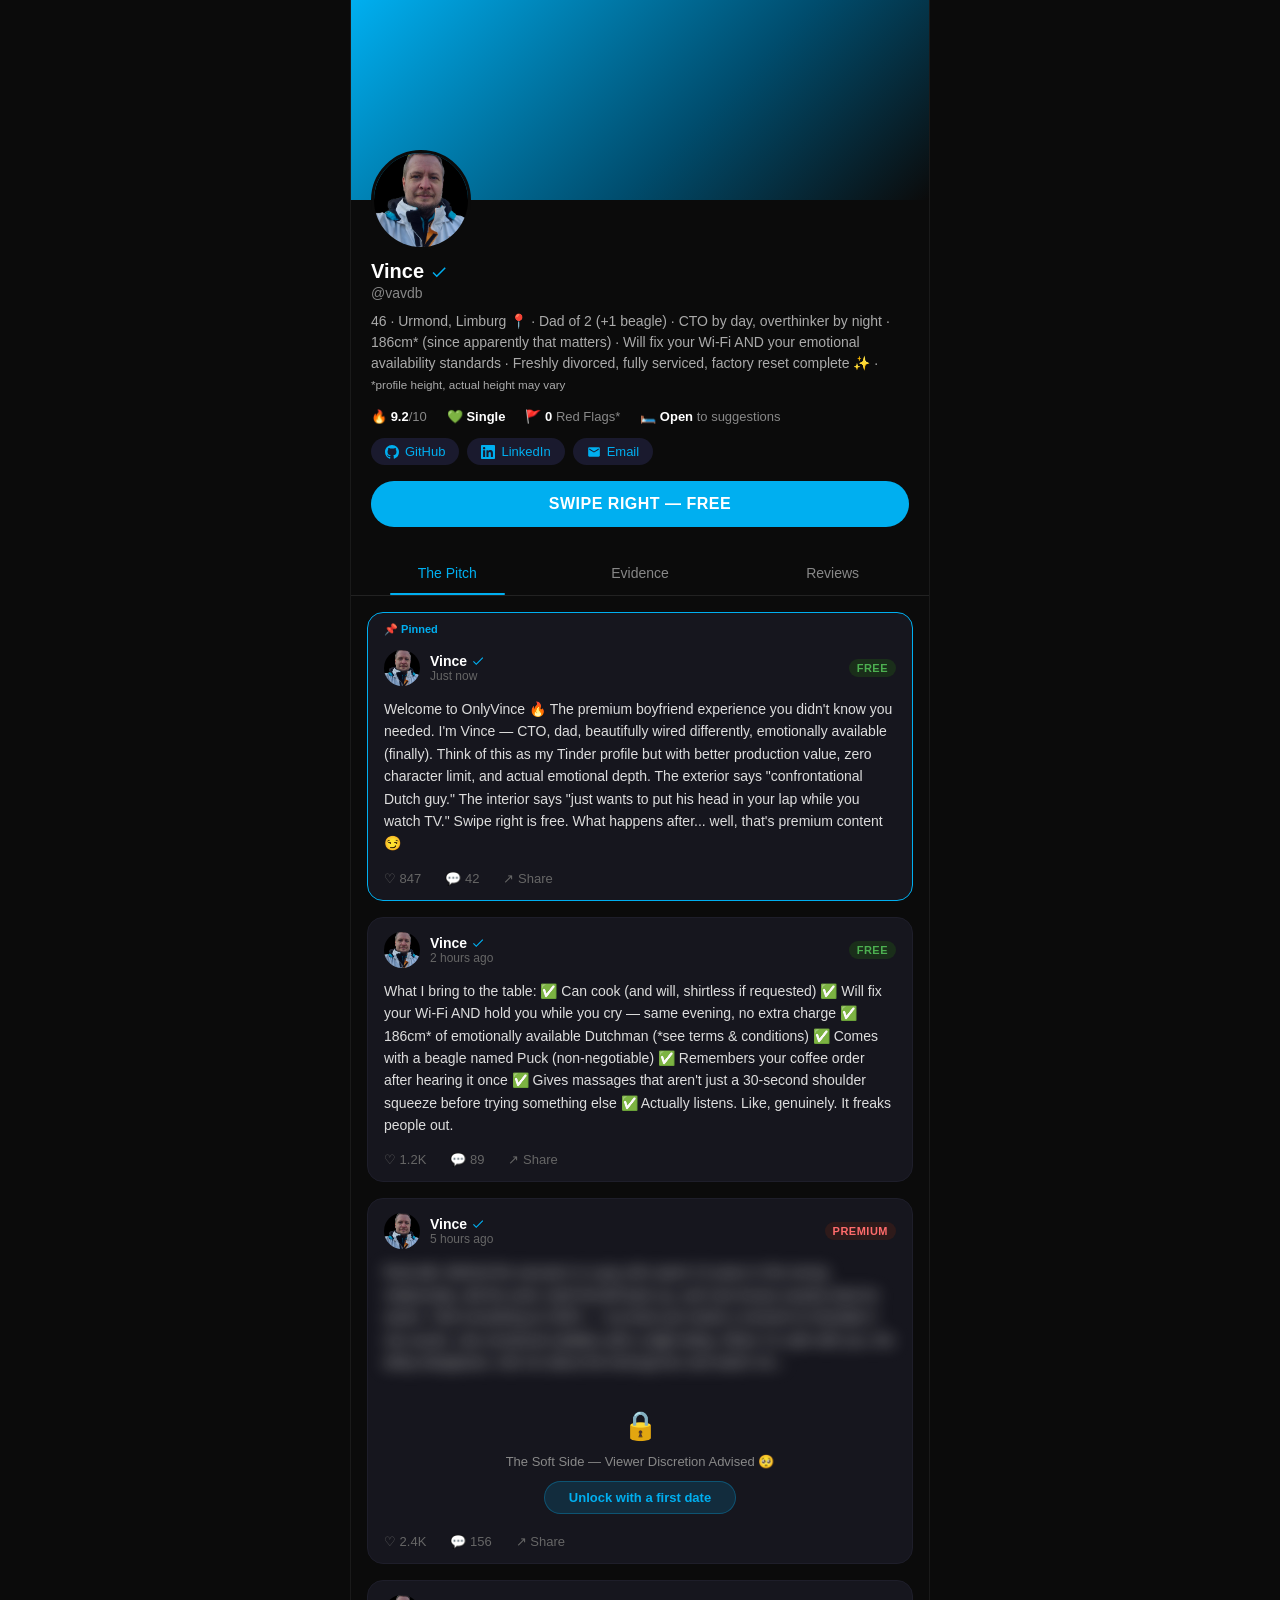
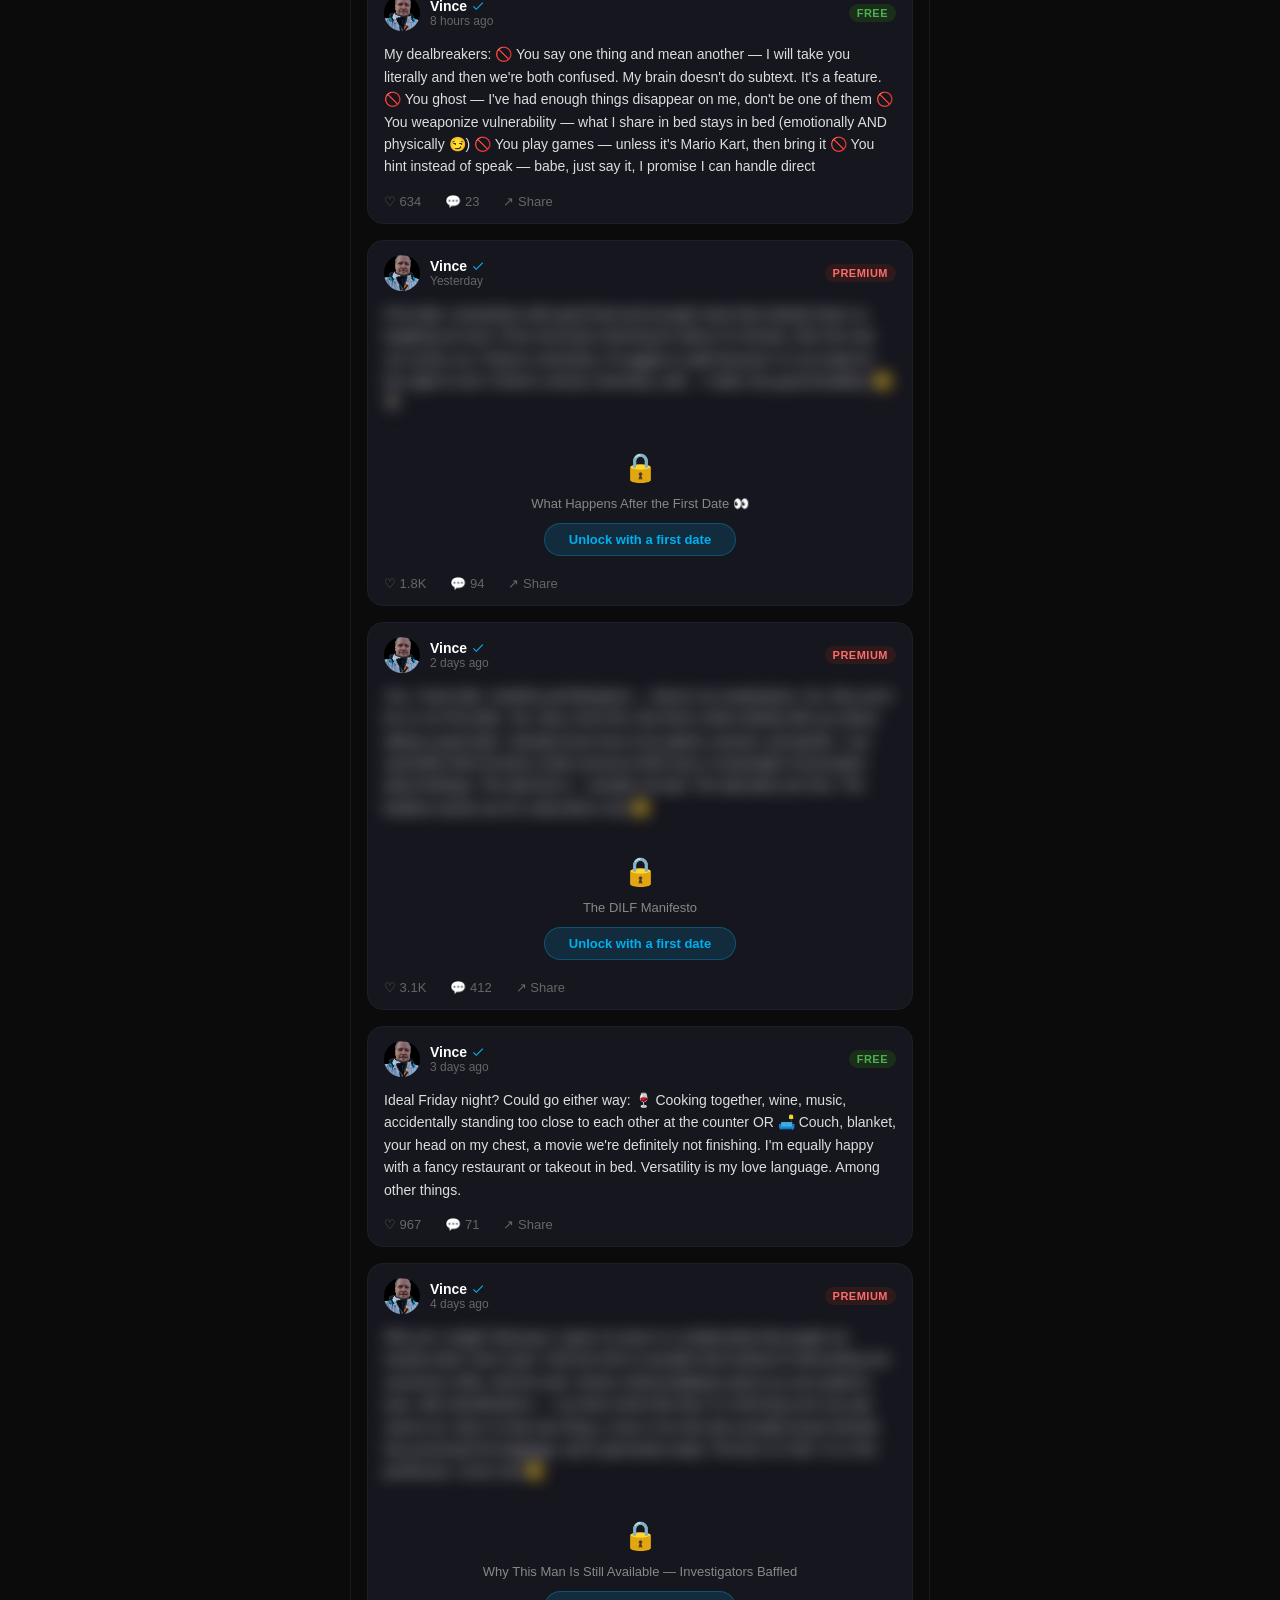
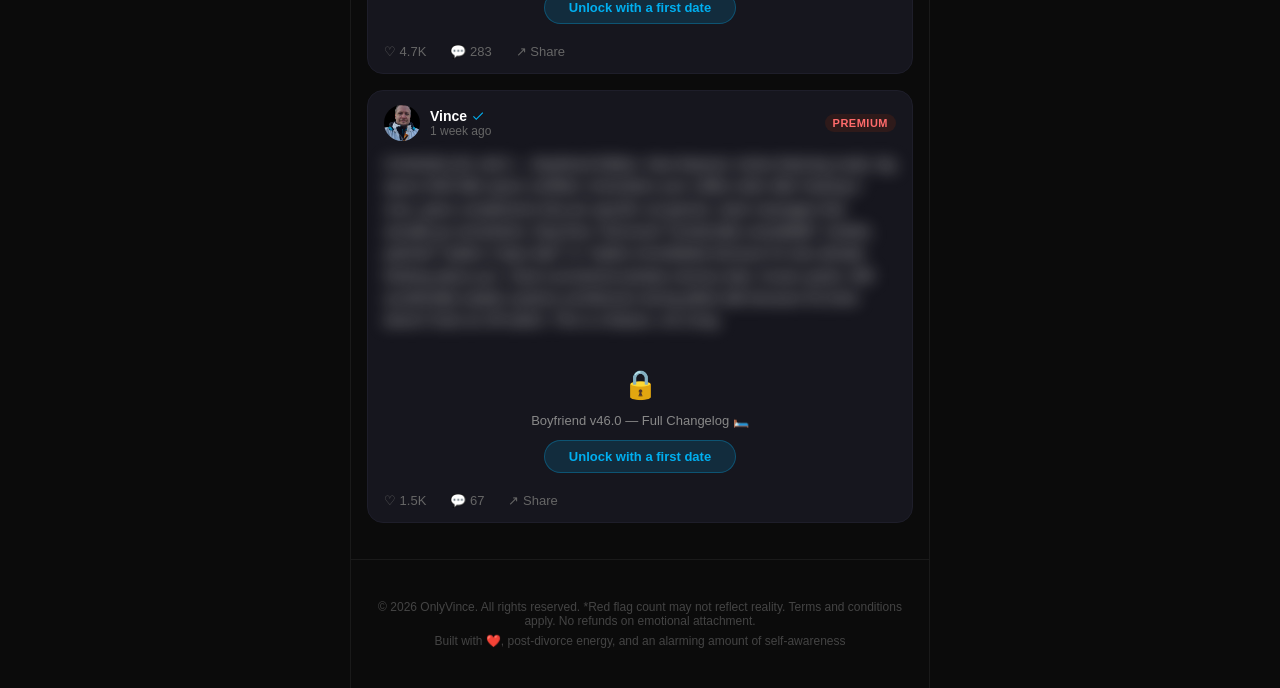
==== commit 75e654c9: "Remove explicit neurodivergent labels, add height joke Hint at the wiring instead of naming it direc" ====
--- a/index.html
+++ b/index.html
@@ -26,7 +26,7 @@
       </div>
       <div class="profile-handle">@vavdb</div>
       <div class="profile-bio">
-        46 &middot; Urmond, Limburg 📍 &middot; Dad of 2 (+1 beagle) &middot; CTO by day, overthinker by night &middot; 186cm (since apparently that matters) &middot; Will fix your Wi-Fi AND your emotional availability standards &middot; Freshly divorced, fully serviced, factory reset complete ✨
+        46 &middot; Urmond, Limburg 📍 &middot; Dad of 2 (+1 beagle) &middot; CTO by day, overthinker by night &middot; 186cm* (since apparently that matters) &middot; Will fix your Wi-Fi AND your emotional availability standards &middot; Freshly divorced, fully serviced, factory reset complete ✨ &middot; <small>*profile height, actual height may vary</small>
       </div>
 
       <!-- Dating Stats -->
@@ -86,7 +86,7 @@
           <span class="post-label free">Free</span>
         </div>
         <div class="post-body">
-          <p class="post-text">Welcome to OnlyVince 🔥 The premium boyfriend experience you didn't know you needed. I'm Vince — CTO, dad, neurodivergent mess in a hot way, emotionally available (finally). Think of this as my Tinder profile but with better production value, zero character limit, and actual emotional depth. The exterior says "confrontational Dutch guy." The interior says "just wants to put his head in your lap while you watch TV." Swipe right is free. What happens after... well, that's premium content 😏</p>
+          <p class="post-text">Welcome to OnlyVince 🔥 The premium boyfriend experience you didn't know you needed. I'm Vince — CTO, dad, beautifully wired differently, emotionally available (finally). Think of this as my Tinder profile but with better production value, zero character limit, and actual emotional depth. The exterior says "confrontational Dutch guy." The interior says "just wants to put his head in your lap while you watch TV." Swipe right is free. What happens after... well, that's premium content 😏</p>
         </div>
         <div class="post-actions">
           <span class="post-action" onclick="showToast('❤️ You liked this')">♡ 847</span>
@@ -111,7 +111,7 @@
           <span class="post-label free">Free</span>
         </div>
         <div class="post-body">
-          <p class="post-text">What I bring to the table: ✅ Can cook (and will, shirtless if requested) ✅ Will fix your Wi-Fi AND hold you while you cry — same evening, no extra charge ✅ 186cm of emotionally available Dutchman ✅ Comes with a beagle named Puck (non-negotiable) ✅ Remembers your coffee order after hearing it once ✅ Gives massages that aren't just a 30-second shoulder squeeze before trying something else ✅ Actually listens. Like, genuinely. It freaks people out.</p>
+          <p class="post-text">What I bring to the table: ✅ Can cook (and will, shirtless if requested) ✅ Will fix your Wi-Fi AND hold you while you cry — same evening, no extra charge ✅ 186cm* of emotionally available Dutchman (*see terms &amp; conditions) ✅ Comes with a beagle named Puck (non-negotiable) ✅ Remembers your coffee order after hearing it once ✅ Gives massages that aren't just a 30-second shoulder squeeze before trying something else ✅ Actually listens. Like, genuinely. It freaks people out.</p>
         </div>
         <div class="post-actions">
           <span class="post-action" onclick="showToast('❤️ You liked this')">♡ 1.2K</span>
@@ -136,7 +136,7 @@
           <span class="post-label premium">Premium</span>
         </div>
         <div class="post-body">
-          <p class="post-text blurred">Real talk. Behind the sarcasm is a guy who spent 13 years in the wrong relationship, did the work, built himself back up, and now knows exactly what he wants. I feel deeply but express it on a slight delay — like emotional subtitles. When I'm safe with you, the delay disappears. Ask me about the kintsugi box and watch me...</p>
+          <p class="post-text blurred">Real talk. Behind the sarcasm is a guy who spent 13 years in the wrong relationship, did the work, built himself back up, and now knows exactly what he wants. I feel everything at 100% — my brain just needs a moment to translate it into words. Like emotional subtitles with a slight delay. When I'm safe with you, the delay disappears. Ask me about the kintsugi box and watch me...</p>
         </div>
         <div class="locked-overlay">
           <div class="lock-icon">🔒</div>
@@ -166,7 +166,7 @@
           <span class="post-label free">Free</span>
         </div>
         <div class="post-body">
-          <p class="post-text">My dealbreakers: 🚫 You say one thing and mean another — I'm autistic, I will take you literally and then we're both confused 🚫 You ghost — I've had enough things disappear on me, don't be one of them 🚫 You weaponize vulnerability — what I share in bed stays in bed (emotionally AND physically 😏) 🚫 You play games — unless it's Mario Kart, then bring it</p>
+          <p class="post-text">My dealbreakers: 🚫 You say one thing and mean another — I will take you literally and then we're both confused. My brain doesn't do subtext. It's a feature. 🚫 You ghost — I've had enough things disappear on me, don't be one of them 🚫 You weaponize vulnerability — what I share in bed stays in bed (emotionally AND physically 😏) 🚫 You play games — unless it's Mario Kart, then bring it 🚫 You hint instead of speak — babe, just say it, I promise I can handle direct</p>
         </div>
         <div class="post-actions">
           <span class="post-action" onclick="showToast('❤️ You liked this')">♡ 634</span>
@@ -276,7 +276,7 @@
           <span class="post-label premium">Premium</span>
         </div>
         <div class="post-body">
-          <p class="post-text blurred">Why am I single? Because I spent 13 years in a relationship that taught me exactly what I don't want. Took the time to actually heal instead of rebounding into someone's DMs. Did therapy. Did the work. Wrote a literal database about my own patterns (yes, with classifications). Now I'm that rare thing: a man in his 40s who actually knows himself, has processed his baggage, and is genuinely ready. The bar is in hell. I'm in the penthouse. Come visit 😏</p>
+          <p class="post-text blurred">Why am I single? Because I spent 13 years in a relationship that taught me exactly what I don't want. Took the time to actually heal instead of rebounding into someone's DMs. Did the work. Wrote a literal database about my own patterns (yes, with classifications — my brain works like that, it's charming once you get used to it). Now I'm that rare thing: a man in his 40s who actually knows himself, has processed his baggage, and is genuinely ready. The bar is in hell. I'm in the penthouse. Come visit 😏</p>
         </div>
         <div class="locked-overlay">
           <div class="lock-icon">🔒</div>
@@ -306,7 +306,7 @@
           <span class="post-label premium">Premium</span>
         </div>
         <div class="post-body">
-          <p class="post-text blurred">CHANGELOG v46.0 — Boyfriend Edition. New features: Active listening mode, big spoon AND little spoon certified, remembers your coffee order after hearing it once, gives compliments that are specific not generic, back massages that actually go somewhere. Bug fixes: Removed "emotionally unavailable" module, patched "replies 3 days later" to "replies immediately because he was already thinking about you", fixed commitment-phobia memory leak. Known quirks: Will infodump about systems architecture during pillow talk. This is a feature, not a bug.</p>
+          <p class="post-text blurred">CHANGELOG v46.0 — Boyfriend Edition. New features: Active listening mode, big spoon AND little spoon certified, remembers your coffee order after hearing it once, gives compliments that are specific not generic, back massages that actually go somewhere. Bug fixes: Removed "emotionally unavailable" module, patched "replies 3 days later" to "replies immediately because he was already thinking about you", fixed commitment-phobia memory leak. Known quirks: Will accidentally explain systems architecture during pillow talk because his brain doesn't have an off switch. This is a feature, not a bug.</p>
         </div>
         <div class="locked-overlay">
           <div class="lock-icon">🔒</div>
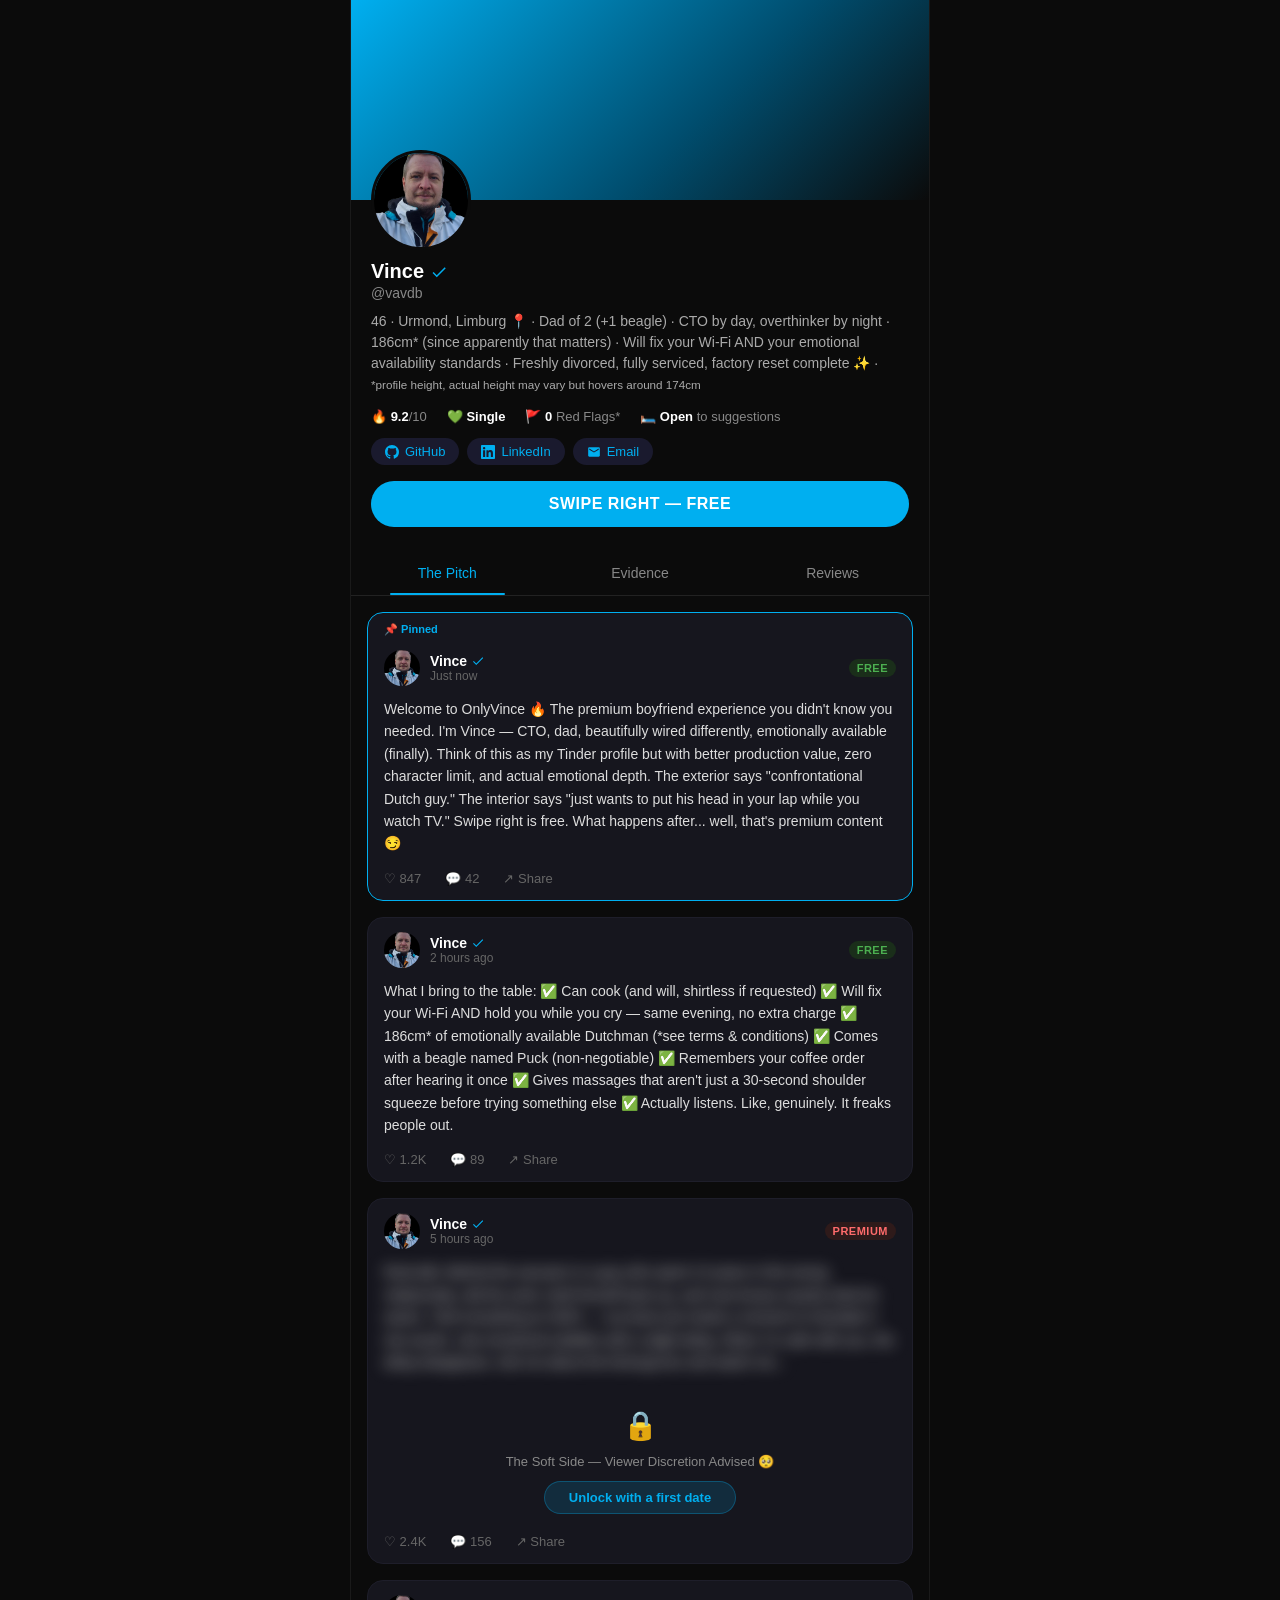
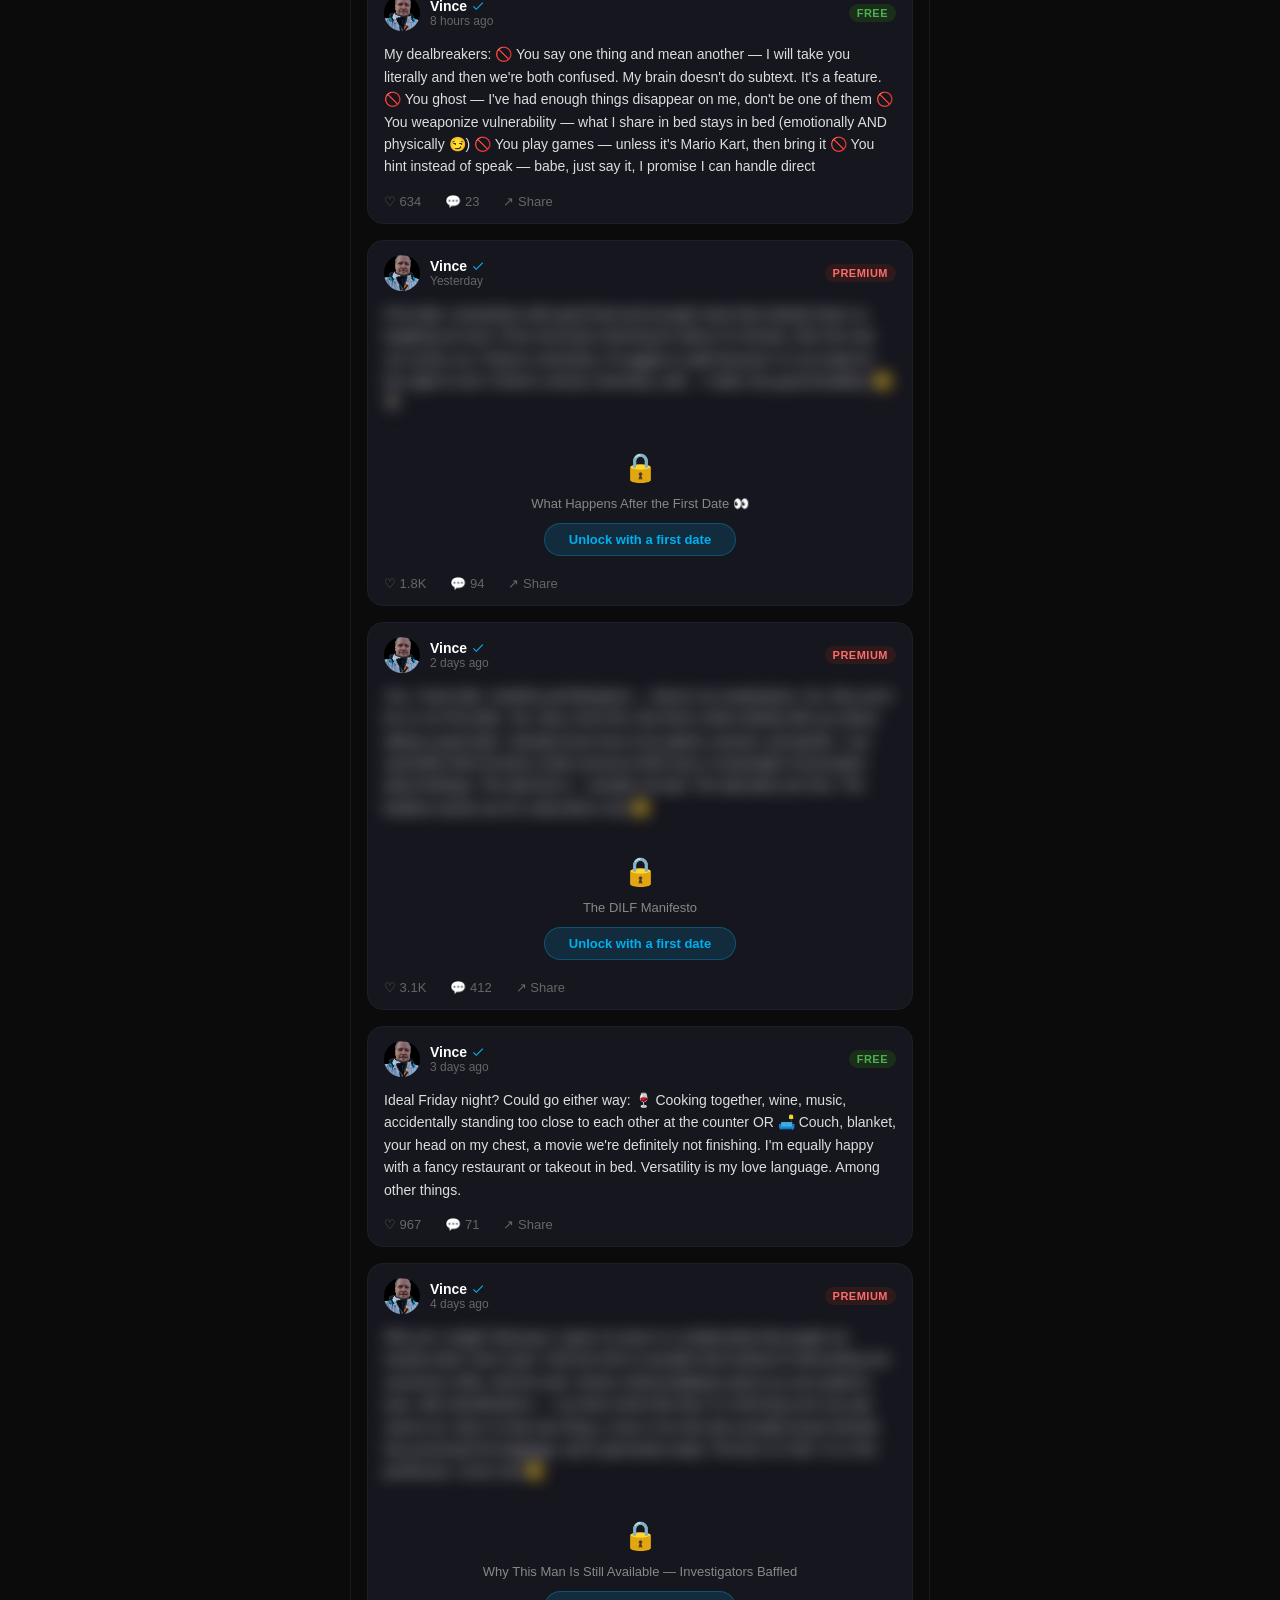
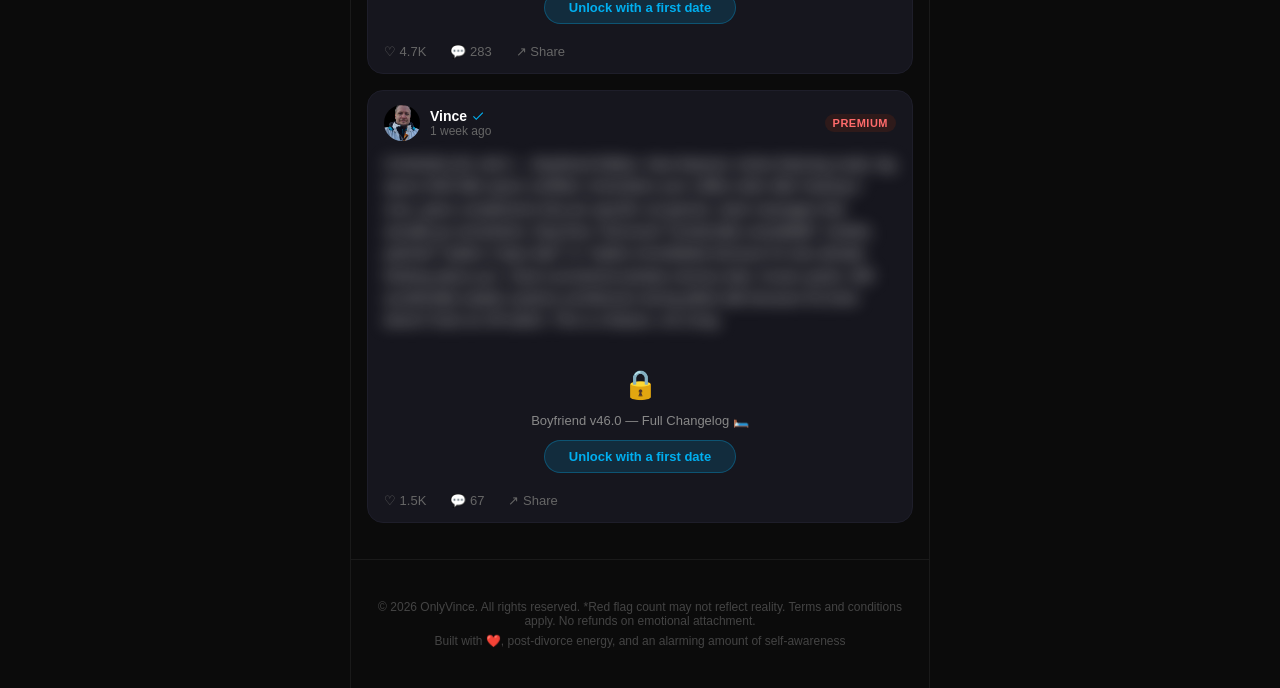
==== commit d0452b5e: "Add actual height to the fine print Co-Authored-By: Claude Opus 4.6 (1M context) <noreply@anthropic." ====
--- a/index.html
+++ b/index.html
@@ -26,7 +26,7 @@
       </div>
       <div class="profile-handle">@vavdb</div>
       <div class="profile-bio">
-        46 &middot; Urmond, Limburg 📍 &middot; Dad of 2 (+1 beagle) &middot; CTO by day, overthinker by night &middot; 186cm* (since apparently that matters) &middot; Will fix your Wi-Fi AND your emotional availability standards &middot; Freshly divorced, fully serviced, factory reset complete ✨ &middot; <small>*profile height, actual height may vary</small>
+        46 &middot; Urmond, Limburg 📍 &middot; Dad of 2 (+1 beagle) &middot; CTO by day, overthinker by night &middot; 186cm* (since apparently that matters) &middot; Will fix your Wi-Fi AND your emotional availability standards &middot; Freshly divorced, fully serviced, factory reset complete ✨ &middot; <small>*profile height, actual height may vary but hovers around 174cm</small>
       </div>
 
       <!-- Dating Stats -->
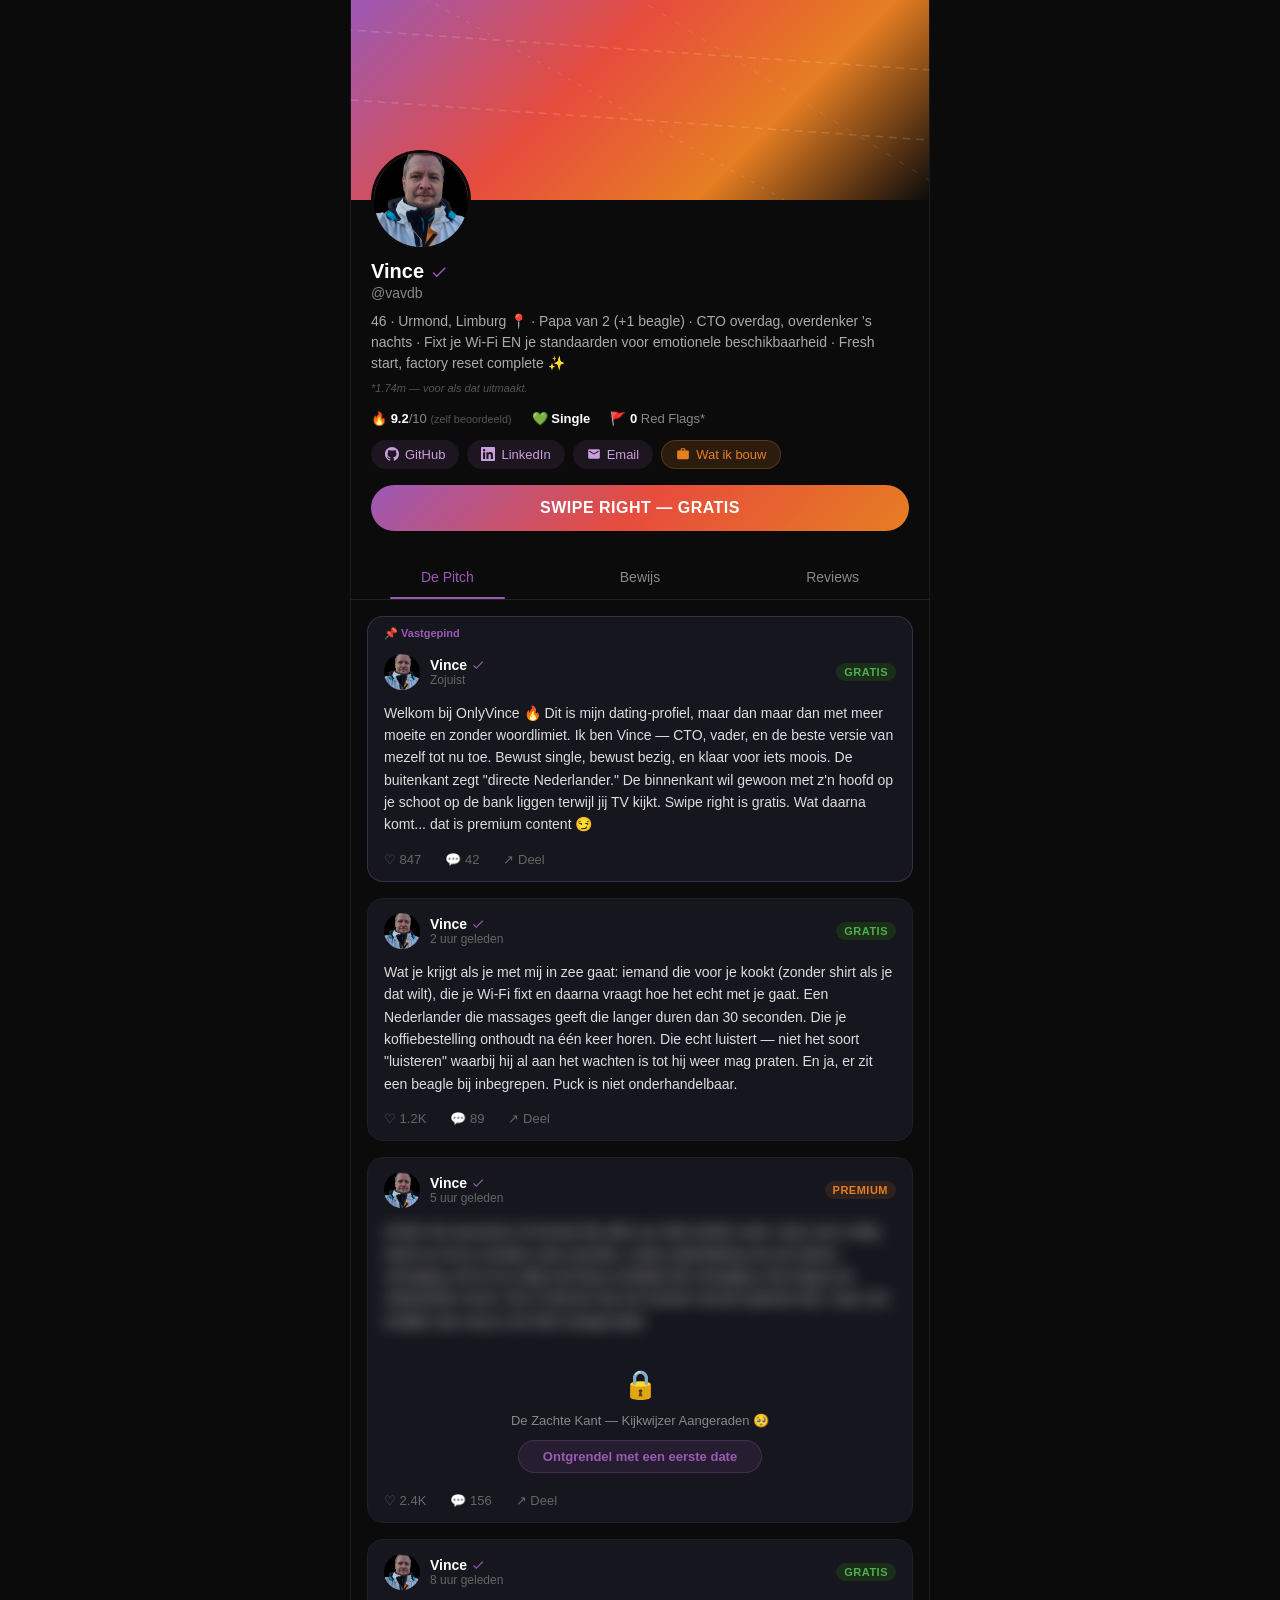
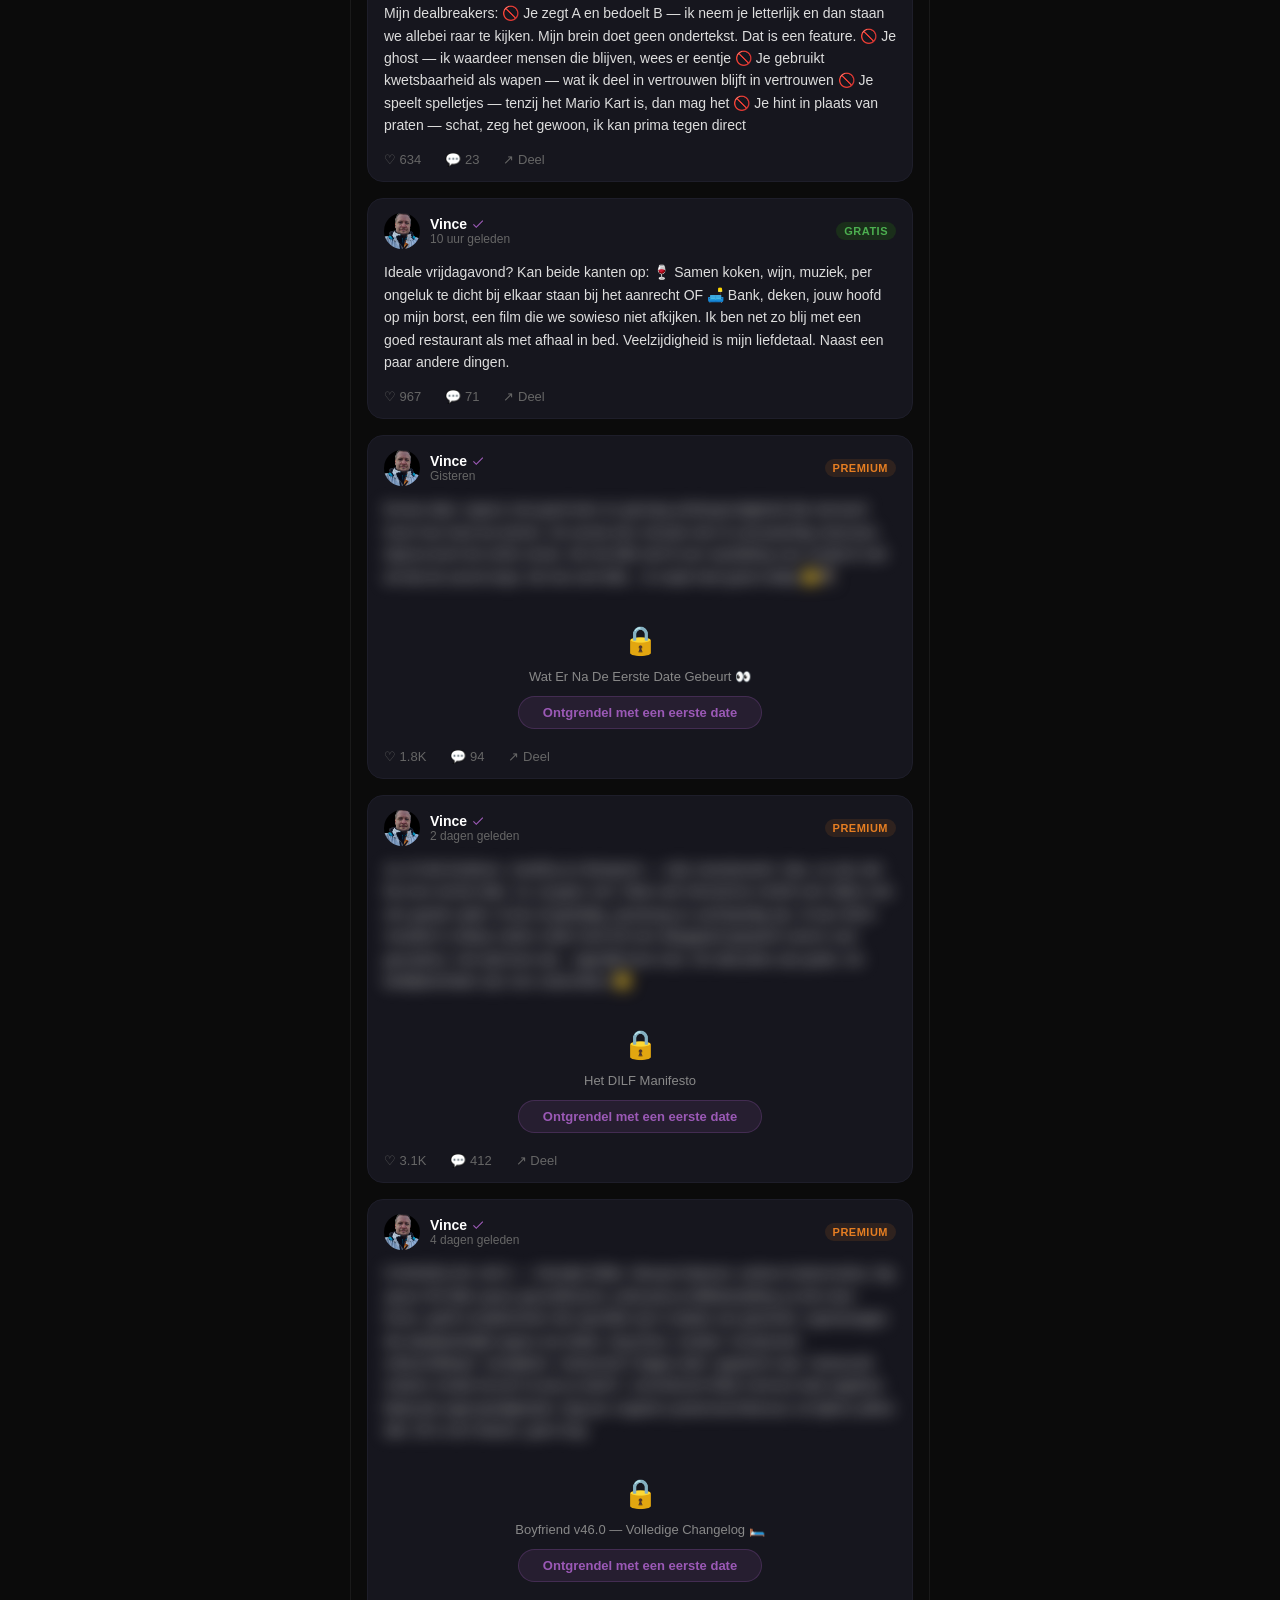
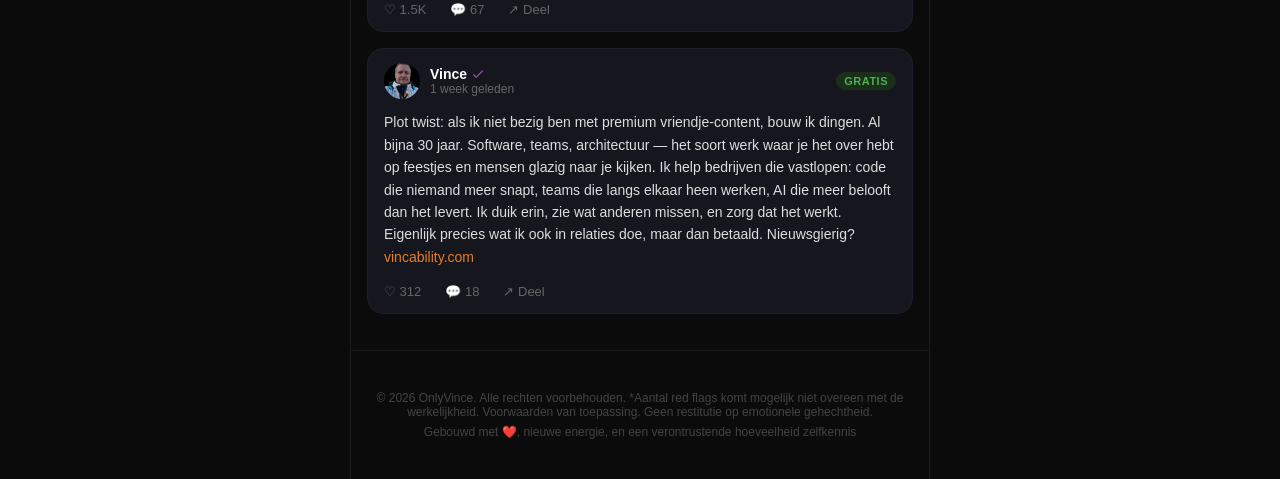
==== commit b16270c9: "Make Dutch version the default, add Friday Night post, clean up height joke - index.html is now the " ====
--- a/index.html
+++ b/index.html
@@ -1,10 +1,10 @@
 <!DOCTYPE html>
-<html lang="en">
+<html lang="nl">
 <head>
   <meta charset="UTF-8">
   <meta name="viewport" content="width=device-width, initial-scale=1.0">
-  <title>OnlyVince — Why Settle For Less?</title>
-  <meta name="description" content="Vince. 34. Developer. Dad. Slightly unhinged. Now accepting applications.">
+  <title>OnlyVince — Waarom Genoegen Nemen Met Minder?</title>
+  <meta name="description" content="Vince. 46. Developer. Papa. Licht ontspoord. Accepteert nu sollicitaties.">
   <link rel="stylesheet" href="styles.css">
   <link rel="icon" href="data:image/svg+xml,<svg xmlns='http://www.w3.org/2000/svg' viewBox='0 0 100 100'><text y='.9em' font-size='90'>🔥</text></svg>">
 </head>
@@ -12,7 +12,22 @@
   <div class="page">
 
     <!-- Cover Banner -->
-    <div class="cover"></div>
+    <div class="cover">
+      <svg viewBox="0 0 600 200" preserveAspectRatio="none">
+        <line x1="0" y1="30" x2="600" y2="70" stroke="#fff" stroke-width="1.5" stroke-dasharray="8,6">
+          <animate attributeName="stroke-dashoffset" from="0" to="-28" dur="2s" repeatCount="indefinite"/>
+        </line>
+        <line x1="0" y1="100" x2="600" y2="140" stroke="#fff" stroke-width="1.5" stroke-dasharray="8,6">
+          <animate attributeName="stroke-dashoffset" from="0" to="28" dur="3s" repeatCount="indefinite"/>
+        </line>
+        <line x1="80" y1="0" x2="450" y2="200" stroke="#fff" stroke-width="1" stroke-dasharray="4,8">
+          <animate attributeName="stroke-dashoffset" from="0" to="-24" dur="4s" repeatCount="indefinite"/>
+        </line>
+        <line x1="300" y1="0" x2="600" y2="180" stroke="#fff" stroke-width="0.8" stroke-dasharray="6,10">
+          <animate attributeName="stroke-dashoffset" from="0" to="20" dur="5s" repeatCount="indefinite"/>
+        </line>
+      </svg>
+    </div>
 
     <!-- Profile -->
     <div class="profile">
@@ -20,21 +35,21 @@
 
       <div class="profile-name">
         Vince
-        <svg class="verified" viewBox="0 0 24 24" width="18" height="18" fill="#00AFF0">
+        <svg class="verified" viewBox="0 0 24 24" width="18" height="18" fill="#9b59b6">
           <path d="M9 16.17L4.83 12l-1.42 1.41L9 19 21 7l-1.41-1.41L9 16.17z"/>
         </svg>
       </div>
       <div class="profile-handle">@vavdb</div>
       <div class="profile-bio">
-        46 &middot; Urmond, Limburg 📍 &middot; Dad of 2 (+1 beagle) &middot; CTO by day, overthinker by night &middot; 186cm* (since apparently that matters) &middot; Will fix your Wi-Fi AND your emotional availability standards &middot; Freshly divorced, fully serviced, factory reset complete ✨ &middot; <small>*profile height, actual height may vary but hovers around 174cm</small>
+        46 &middot; Urmond, Limburg 📍 &middot; Papa van 2 (+1 beagle) &middot; CTO overdag, overdenker 's nachts &middot; Fixt je Wi-Fi EN je standaarden voor emotionele beschikbaarheid &middot; Fresh start, factory reset complete ✨
+        <span class="fine-print">*1.74m — voor als dat uitmaakt.</span>
       </div>
 
       <!-- Dating Stats -->
       <div class="stats">
-        <span>🔥 <strong>9.2</strong>/10</span>
+        <span>🔥 <strong>9.2</strong>/10 <small style="color:#555">(zelf beoordeeld)</small></span>
         <span>💚 <strong>Single</strong></span>
         <span>🚩 <strong>0</strong> Red Flags*</span>
-        <span>🛏️ <strong>Open</strong> to suggestions</span>
       </div>
 
       <!-- Social Links -->
@@ -51,102 +66,106 @@
           <svg viewBox="0 0 24 24"><path d="M20 4H4c-1.1 0-2 .9-2 2v12c0 1.1.9 2 2 2h16c1.1 0 2-.9 2-2V6c0-1.1-.9-2-2-2zm0 4l-8 5-8-5V6l8 5 8-5v2z"/></svg>
           Email
         </a>
+        <a href="https://www.vincability.com/" target="_blank" rel="noopener" class="social-link accent">
+          <svg viewBox="0 0 24 24"><path d="M20 6h-4V4c0-1.11-.89-2-2-2h-4c-1.11 0-2 .89-2 2v2H4c-1.11 0-2 .89-2 2v11c0 1.11.89 2 2 2h16c1.11 0 2-.89 2-2V8c0-1.11-.89-2-2-2zm-6 0h-4V4h4v2z"/></svg>
+          Wat ik bouw
+        </a>
       </div>
 
       <!-- Subscribe / Swipe Right -->
-      <button class="subscribe-btn" onclick="showToast('Match! 💙 Just kidding... unless? 👀')">
-        Swipe Right — Free
-      </button>
+      <a href="https://wa.me/31612960436?text=Ik%20heb%20naar%20rechts%20geswiped%20%F0%9F%91%80" class="subscribe-btn" target="_blank" rel="noopener">
+        Swipe Right — Gratis
+      </a>
     </div>
 
     <!-- Tabs -->
     <div class="tabs">
-      <div class="tab active">The Pitch</div>
-      <div class="tab">Evidence</div>
+      <div class="tab active">De Pitch</div>
+      <div class="tab">Bewijs</div>
       <div class="tab">Reviews</div>
     </div>
 
     <!-- Feed -->
     <div class="feed">
 
-      <!-- Pinned Post: The Elevator Pitch -->
+      <!-- Pinned Post: De Pitch -->
       <div class="post pinned">
-        <div class="pinned-badge">📌 Pinned</div>
-        <div class="post-header">
-          <img src="assets/profile.jpg" alt="Vince" class="post-avatar">
-          <div class="post-meta">
-            <div class="post-author">
-              Vince
-              <svg class="verified" viewBox="0 0 24 24" width="14" height="14" fill="#00AFF0">
-                <path d="M9 16.17L4.83 12l-1.42 1.41L9 19 21 7l-1.41-1.41L9 16.17z"/>
-              </svg>
-            </div>
-            <div class="post-time">Just now</div>
-          </div>
-          <span class="post-label free">Free</span>
-        </div>
-        <div class="post-body">
-          <p class="post-text">Welcome to OnlyVince 🔥 The premium boyfriend experience you didn't know you needed. I'm Vince — CTO, dad, beautifully wired differently, emotionally available (finally). Think of this as my Tinder profile but with better production value, zero character limit, and actual emotional depth. The exterior says "confrontational Dutch guy." The interior says "just wants to put his head in your lap while you watch TV." Swipe right is free. What happens after... well, that's premium content 😏</p>
-        </div>
-        <div class="post-actions">
-          <span class="post-action" onclick="showToast('❤️ You liked this')">♡ 847</span>
-          <span class="post-action" onclick="showToast('💬 Slide into the DMs instead')">💬 42</span>
-          <span class="post-action" onclick="showToast('🔗 Share me with your single friends')">↗ Share</span>
-        </div>
-      </div>
-
-      <!-- Free Post: What I Bring to the Table -->
-      <div class="post">
-        <div class="post-header">
-          <img src="assets/profile.jpg" alt="Vince" class="post-avatar">
-          <div class="post-meta">
-            <div class="post-author">
-              Vince
-              <svg class="verified" viewBox="0 0 24 24" width="14" height="14" fill="#00AFF0">
-                <path d="M9 16.17L4.83 12l-1.42 1.41L9 19 21 7l-1.41-1.41L9 16.17z"/>
-              </svg>
-            </div>
-            <div class="post-time">2 hours ago</div>
-          </div>
-          <span class="post-label free">Free</span>
-        </div>
-        <div class="post-body">
-          <p class="post-text">What I bring to the table: ✅ Can cook (and will, shirtless if requested) ✅ Will fix your Wi-Fi AND hold you while you cry — same evening, no extra charge ✅ 186cm* of emotionally available Dutchman (*see terms &amp; conditions) ✅ Comes with a beagle named Puck (non-negotiable) ✅ Remembers your coffee order after hearing it once ✅ Gives massages that aren't just a 30-second shoulder squeeze before trying something else ✅ Actually listens. Like, genuinely. It freaks people out.</p>
-        </div>
-        <div class="post-actions">
-          <span class="post-action" onclick="showToast('❤️ You liked this')">♡ 1.2K</span>
-          <span class="post-action" onclick="showToast('💬 Slide into the DMs instead')">💬 89</span>
-          <span class="post-action" onclick="showToast('🔗 Share me with your single friends')">↗ Share</span>
-        </div>
-      </div>
-
-      <!-- Premium Post: Real Feelings -->
-      <div class="post">
-        <div class="post-header">
-          <img src="assets/profile.jpg" alt="Vince" class="post-avatar">
-          <div class="post-meta">
-            <div class="post-author">
-              Vince
-              <svg class="verified" viewBox="0 0 24 24" width="14" height="14" fill="#00AFF0">
-                <path d="M9 16.17L4.83 12l-1.42 1.41L9 19 21 7l-1.41-1.41L9 16.17z"/>
-              </svg>
-            </div>
-            <div class="post-time">5 hours ago</div>
+        <div class="pinned-badge">📌 Vastgepind</div>
+        <div class="post-header">
+          <img src="assets/profile.jpg" alt="Vince" class="post-avatar">
+          <div class="post-meta">
+            <div class="post-author">
+              Vince
+              <svg class="verified" viewBox="0 0 24 24" width="14" height="14" fill="#9b59b6">
+                <path d="M9 16.17L4.83 12l-1.42 1.41L9 19 21 7l-1.41-1.41L9 16.17z"/>
+              </svg>
+            </div>
+            <div class="post-time">Zojuist</div>
+          </div>
+          <span class="post-label free">Gratis</span>
+        </div>
+        <div class="post-body">
+          <p class="post-text">Welkom bij OnlyVince 🔥 Dit is mijn dating-profiel, maar dan maar dan met meer moeite en zonder woordlimiet. Ik ben Vince — CTO, vader, en de beste versie van mezelf tot nu toe. Bewust single, bewust bezig, en klaar voor iets moois. De buitenkant zegt "directe Nederlander." De binnenkant wil gewoon met z'n hoofd op je schoot op de bank liggen terwijl jij TV kijkt. Swipe right is gratis. Wat daarna komt... dat is premium content 😏</p>
+        </div>
+        <div class="post-actions">
+          <span class="post-action" onclick="showToast('❤️ Dit vind je leuk')">♡ 847</span>
+          <span class="post-action" onclick="showToast('💬 Stuur liever een DM')">💬 42</span>
+          <span class="post-action" onclick="showToast('🔗 Deel me met je single vriendinnen')">↗ Deel</span>
+        </div>
+      </div>
+
+      <!-- Free Post: Wat ik meebring -->
+      <div class="post">
+        <div class="post-header">
+          <img src="assets/profile.jpg" alt="Vince" class="post-avatar">
+          <div class="post-meta">
+            <div class="post-author">
+              Vince
+              <svg class="verified" viewBox="0 0 24 24" width="14" height="14" fill="#9b59b6">
+                <path d="M9 16.17L4.83 12l-1.42 1.41L9 19 21 7l-1.41-1.41L9 16.17z"/>
+              </svg>
+            </div>
+            <div class="post-time">2 uur geleden</div>
+          </div>
+          <span class="post-label free">Gratis</span>
+        </div>
+        <div class="post-body">
+          <p class="post-text">Wat je krijgt als je met mij in zee gaat: iemand die voor je kookt (zonder shirt als je dat wilt), die je Wi-Fi fixt en daarna vraagt hoe het echt met je gaat. Een Nederlander die massages geeft die langer duren dan 30 seconden. Die je koffiebestelling onthoudt na één keer horen. Die echt luistert — niet het soort "luisteren" waarbij hij al aan het wachten is tot hij weer mag praten. En ja, er zit een beagle bij inbegrepen. Puck is niet onderhandelbaar.</p>
+        </div>
+        <div class="post-actions">
+          <span class="post-action" onclick="showToast('❤️ Dit vind je leuk')">♡ 1.2K</span>
+          <span class="post-action" onclick="showToast('💬 Stuur liever een DM')">💬 89</span>
+          <span class="post-action" onclick="showToast('🔗 Deel me met je single vriendinnen')">↗ Deel</span>
+        </div>
+      </div>
+
+      <!-- Premium Post: Echte Gevoelens -->
+      <div class="post">
+        <div class="post-header">
+          <img src="assets/profile.jpg" alt="Vince" class="post-avatar">
+          <div class="post-meta">
+            <div class="post-author">
+              Vince
+              <svg class="verified" viewBox="0 0 24 24" width="14" height="14" fill="#9b59b6">
+                <path d="M9 16.17L4.83 12l-1.42 1.41L9 19 21 7l-1.41-1.41L9 16.17z"/>
+              </svg>
+            </div>
+            <div class="post-time">5 uur geleden</div>
           </div>
           <span class="post-label premium">Premium</span>
         </div>
         <div class="post-body">
-          <p class="post-text blurred">Real talk. Behind the sarcasm is a guy who spent 13 years in the wrong relationship, did the work, built himself back up, and now knows exactly what he wants. I feel everything at 100% — my brain just needs a moment to translate it into words. Like emotional subtitles with a slight delay. When I'm safe with you, the delay disappears. Ask me about the kintsugi box and watch me...</p>
+          <p class="post-text blurred">Achter het sarcasme zit iemand die alles op volle sterkte voelt, maar even nodig heeft om het te vertalen naar woorden. Zoals ondertiteling met een kleine vertraging. Als ik me veilig voel bij je verdwijnt die vertraging. Dan krijg je de onbewerkte versie. Die is intenser dan de meeste mensen gewend zijn, maar ook eerlijker dan wat je ooit hebt meegemaakt.</p>
         </div>
         <div class="locked-overlay">
           <div class="lock-icon">🔒</div>
-          <div class="lock-text">The Soft Side — Viewer Discretion Advised 🥺</div>
-          <button class="unlock-btn" onclick="showToast('Nice try. Buy me dinner first 😏')">Unlock with a first date</button>
+          <div class="lock-text">De Zachte Kant — Kijkwijzer Aangeraden 🥺</div>
+          <button class="unlock-btn" onclick="window.open('https://wa.me/31612960436?text=Ik%20wil%20de%20premium%20content%20ontgrendelen%20%F0%9F%94%93','_blank')">Ontgrendel met een eerste date</button>
         </div>
         <div class="post-actions">
           <span class="post-action">♡ 2.4K</span>
           <span class="post-action">💬 156</span>
-          <span class="post-action">↗ Share</span>
+          <span class="post-action">↗ Deel</span>
         </div>
       </div>
 
@@ -157,166 +176,161 @@
           <div class="post-meta">
             <div class="post-author">
               Vince
-              <svg class="verified" viewBox="0 0 24 24" width="14" height="14" fill="#00AFF0">
-                <path d="M9 16.17L4.83 12l-1.42 1.41L9 19 21 7l-1.41-1.41L9 16.17z"/>
-              </svg>
-            </div>
-            <div class="post-time">8 hours ago</div>
-          </div>
-          <span class="post-label free">Free</span>
-        </div>
-        <div class="post-body">
-          <p class="post-text">My dealbreakers: 🚫 You say one thing and mean another — I will take you literally and then we're both confused. My brain doesn't do subtext. It's a feature. 🚫 You ghost — I've had enough things disappear on me, don't be one of them 🚫 You weaponize vulnerability — what I share in bed stays in bed (emotionally AND physically 😏) 🚫 You play games — unless it's Mario Kart, then bring it 🚫 You hint instead of speak — babe, just say it, I promise I can handle direct</p>
-        </div>
-        <div class="post-actions">
-          <span class="post-action" onclick="showToast('❤️ You liked this')">♡ 634</span>
-          <span class="post-action" onclick="showToast('💬 Slide into the DMs instead')">💬 23</span>
-          <span class="post-action" onclick="showToast('🔗 Share me with your single friends')">↗ Share</span>
-        </div>
-      </div>
-
-      <!-- Premium Post: What a Date Looks Like -->
-      <div class="post">
-        <div class="post-header">
-          <img src="assets/profile.jpg" alt="Vince" class="post-avatar">
-          <div class="post-meta">
-            <div class="post-author">
-              Vince
-              <svg class="verified" viewBox="0 0 24 24" width="14" height="14" fill="#00AFF0">
-                <path d="M9 16.17L4.83 12l-1.42 1.41L9 19 21 7l-1.41-1.41L9 16.17z"/>
-              </svg>
-            </div>
-            <div class="post-time">Yesterday</div>
+              <svg class="verified" viewBox="0 0 24 24" width="14" height="14" fill="#9b59b6">
+                <path d="M9 16.17L4.83 12l-1.42 1.41L9 19 21 7l-1.41-1.41L9 16.17z"/>
+              </svg>
+            </div>
+            <div class="post-time">8 uur geleden</div>
+          </div>
+          <span class="post-label free">Gratis</span>
+        </div>
+        <div class="post-body">
+          <p class="post-text">Mijn dealbreakers: 🚫 Je zegt A en bedoelt B — ik neem je letterlijk en dan staan we allebei raar te kijken. Mijn brein doet geen ondertekst. Dat is een feature. 🚫 Je ghost — ik waardeer mensen die blijven, wees er eentje 🚫 Je gebruikt kwetsbaarheid als wapen — wat ik deel in vertrouwen blijft in vertrouwen 🚫 Je speelt spelletjes — tenzij het Mario Kart is, dan mag het 🚫 Je hint in plaats van praten — schat, zeg het gewoon, ik kan prima tegen direct</p>
+        </div>
+        <div class="post-actions">
+          <span class="post-action" onclick="showToast('❤️ Dit vind je leuk')">♡ 634</span>
+          <span class="post-action" onclick="showToast('💬 Stuur liever een DM')">💬 23</span>
+          <span class="post-action" onclick="showToast('🔗 Deel me met je single vriendinnen')">↗ Deel</span>
+        </div>
+      </div>
+
+      <!-- Free Post: Vrijdagavond -->
+      <div class="post">
+        <div class="post-header">
+          <img src="assets/profile.jpg" alt="Vince" class="post-avatar">
+          <div class="post-meta">
+            <div class="post-author">
+              Vince
+              <svg class="verified" viewBox="0 0 24 24" width="14" height="14" fill="#9b59b6">
+                <path d="M9 16.17L4.83 12l-1.42 1.41L9 19 21 7l-1.41-1.41L9 16.17z"/>
+              </svg>
+            </div>
+            <div class="post-time">10 uur geleden</div>
+          </div>
+          <span class="post-label free">Gratis</span>
+        </div>
+        <div class="post-body">
+          <p class="post-text">Ideale vrijdagavond? Kan beide kanten op: 🍷 Samen koken, wijn, muziek, per ongeluk te dicht bij elkaar staan bij het aanrecht OF 🛋️ Bank, deken, jouw hoofd op mijn borst, een film die we sowieso niet afkijken. Ik ben net zo blij met een goed restaurant als met afhaal in bed. Veelzijdigheid is mijn liefdetaal. Naast een paar andere dingen.</p>
+        </div>
+        <div class="post-actions">
+          <span class="post-action" onclick="showToast('❤️ Dit vind je leuk')">♡ 967</span>
+          <span class="post-action" onclick="showToast('💬 Stuur liever een DM')">💬 71</span>
+          <span class="post-action" onclick="showToast('🔗 Deel me met je single vriendinnen')">↗ Deel</span>
+        </div>
+      </div>
+
+      <!-- Premium Post: Hoe een date eruitziet -->
+      <div class="post">
+        <div class="post-header">
+          <img src="assets/profile.jpg" alt="Vince" class="post-avatar">
+          <div class="post-meta">
+            <div class="post-author">
+              Vince
+              <svg class="verified" viewBox="0 0 24 24" width="14" height="14" fill="#9b59b6">
+                <path d="M9 16.17L4.83 12l-1.42 1.41L9 19 21 7l-1.41-1.41L9 16.17z"/>
+              </svg>
+            </div>
+            <div class="post-time">Gisteren</div>
           </div>
           <span class="post-label premium">Premium</span>
         </div>
         <div class="post-body">
-          <p class="post-text blurred">First date: somewhere with good food and enough noise that nobody hears us laughing too loud. I'll be nervously charming for about 10 minutes, then the real me comes out. If there's chemistry, I'll suggest a walk because I'm not ready for the night to end. If there's serious chemistry, well... I make very good breakfast 😏🍳</p>
+          <p class="post-text blurred">Eerste date: ergens met goed eten en genoeg achtergrondgeluid dat niemand hoort hoe hard we lachen. De eerste tien minuten ben ik zenuwachtig charmant, daarna komt de echte versie. Als het klikt stel ik een wandeling voor omdat ik niet wil dat de avond stopt. Als het echt klikt... ik maak heel goed ontbijt 😏🍳</p>
         </div>
         <div class="locked-overlay">
           <div class="lock-icon">🔒</div>
-          <div class="lock-text">What Happens After the First Date 👀</div>
-          <button class="unlock-btn" onclick="showToast('Nice try. Buy me dinner first 😏')">Unlock with a first date</button>
+          <div class="lock-text">Wat Er Na De Eerste Date Gebeurt 👀</div>
+          <button class="unlock-btn" onclick="window.open('https://wa.me/31612960436?text=Ik%20wil%20de%20premium%20content%20ontgrendelen%20%F0%9F%94%93','_blank')">Ontgrendel met een eerste date</button>
         </div>
         <div class="post-actions">
           <span class="post-action">♡ 1.8K</span>
           <span class="post-action">💬 94</span>
-          <span class="post-action">↗ Share</span>
-        </div>
-      </div>
-
-      <!-- Premium Post: The Dad Thing -->
-      <div class="post">
-        <div class="post-header">
-          <img src="assets/profile.jpg" alt="Vince" class="post-avatar">
-          <div class="post-meta">
-            <div class="post-author">
-              Vince
-              <svg class="verified" viewBox="0 0 24 24" width="14" height="14" fill="#00AFF0">
-                <path d="M9 16.17L4.83 12l-1.42 1.41L9 19 21 7l-1.41-1.41L9 16.17z"/>
-              </svg>
-            </div>
-            <div class="post-time">2 days ago</div>
+          <span class="post-action">↗ Deel</span>
+        </div>
+      </div>
+
+      <!-- Premium Post: Het vader-ding -->
+      <div class="post">
+        <div class="post-header">
+          <img src="assets/profile.jpg" alt="Vince" class="post-avatar">
+          <div class="post-meta">
+            <div class="post-author">
+              Vince
+              <svg class="verified" viewBox="0 0 24 24" width="14" height="14" fill="#9b59b6">
+                <path d="M9 16.17L4.83 12l-1.42 1.41L9 19 21 7l-1.41-1.41L9 16.17z"/>
+              </svg>
+            </div>
+            <div class="post-time">2 dagen geleden</div>
           </div>
           <span class="post-label premium">Premium</span>
         </div>
         <div class="post-body">
-          <p class="post-text blurred">Yes, I have kids. Josefina and Benjamin — they're my masterpiece. No, they won't be on our first date. Yes, they come first. But here's what nobody tells you about dating a good dad: I already know how to be patient, present, and gentle. I can assemble IKEA furniture under pressure AND have a meaningful conversation about feelings. The dad bod is... actually not bad. The dad jokes are free. The bedtime stories are for subscribers only 😏</p>
+          <p class="post-text blurred">Ja, ik heb kinderen. Josefina en Benjamin — mijn meesterwerk. Nee, ze zijn niet bij onze eerste date. Ja, zij gaan voor. Maar wat niemand je vertelt over daten met een goede vader: ik kan al geduldig, aanwezig en zachtaardig zijn. Ik kan IKEA-meubels in elkaar zetten onder druk EN een diepgaand gesprek voeren over gevoelens. Het dad bod valt... eigenlijk best mee. De dad jokes zijn gratis. De bedtijdverhalen zijn voor subscribers 😏</p>
         </div>
         <div class="locked-overlay">
           <div class="lock-icon">🔒</div>
-          <div class="lock-text">The DILF Manifesto</div>
-          <button class="unlock-btn" onclick="showToast('Nice try. Buy me dinner first 😏')">Unlock with a first date</button>
+          <div class="lock-text">Het DILF Manifesto</div>
+          <button class="unlock-btn" onclick="window.open('https://wa.me/31612960436?text=Ik%20wil%20de%20premium%20content%20ontgrendelen%20%F0%9F%94%93','_blank')">Ontgrendel met een eerste date</button>
         </div>
         <div class="post-actions">
           <span class="post-action">♡ 3.1K</span>
           <span class="post-action">💬 412</span>
-          <span class="post-action">↗ Share</span>
-        </div>
-      </div>
-
-      <!-- Free Post: Friday Night Options -->
-      <div class="post">
-        <div class="post-header">
-          <img src="assets/profile.jpg" alt="Vince" class="post-avatar">
-          <div class="post-meta">
-            <div class="post-author">
-              Vince
-              <svg class="verified" viewBox="0 0 24 24" width="14" height="14" fill="#00AFF0">
-                <path d="M9 16.17L4.83 12l-1.42 1.41L9 19 21 7l-1.41-1.41L9 16.17z"/>
-              </svg>
-            </div>
-            <div class="post-time">3 days ago</div>
-          </div>
-          <span class="post-label free">Free</span>
-        </div>
-        <div class="post-body">
-          <p class="post-text">Ideal Friday night? Could go either way: 🍷 Cooking together, wine, music, accidentally standing too close to each other at the counter OR 🛋️ Couch, blanket, your head on my chest, a movie we're definitely not finishing. I'm equally happy with a fancy restaurant or takeout in bed. Versatility is my love language. Among other things.</p>
-        </div>
-        <div class="post-actions">
-          <span class="post-action" onclick="showToast('❤️ You liked this')">♡ 967</span>
-          <span class="post-action" onclick="showToast('💬 Slide into the DMs instead')">💬 71</span>
-          <span class="post-action" onclick="showToast('🔗 Share me with your single friends')">↗ Share</span>
-        </div>
-      </div>
-
-      <!-- Premium Post: Why I'm Single -->
-      <div class="post">
-        <div class="post-header">
-          <img src="assets/profile.jpg" alt="Vince" class="post-avatar">
-          <div class="post-meta">
-            <div class="post-author">
-              Vince
-              <svg class="verified" viewBox="0 0 24 24" width="14" height="14" fill="#00AFF0">
-                <path d="M9 16.17L4.83 12l-1.42 1.41L9 19 21 7l-1.41-1.41L9 16.17z"/>
-              </svg>
-            </div>
-            <div class="post-time">4 days ago</div>
+          <span class="post-action">↗ Deel</span>
+        </div>
+      </div>
+
+      <!-- Premium Post: Boyfriend Changelog -->
+      <div class="post">
+        <div class="post-header">
+          <img src="assets/profile.jpg" alt="Vince" class="post-avatar">
+          <div class="post-meta">
+            <div class="post-author">
+              Vince
+              <svg class="verified" viewBox="0 0 24 24" width="14" height="14" fill="#9b59b6">
+                <path d="M9 16.17L4.83 12l-1.42 1.41L9 19 21 7l-1.41-1.41L9 16.17z"/>
+              </svg>
+            </div>
+            <div class="post-time">4 dagen geleden</div>
           </div>
           <span class="post-label premium">Premium</span>
         </div>
         <div class="post-body">
-          <p class="post-text blurred">Why am I single? Because I spent 13 years in a relationship that taught me exactly what I don't want. Took the time to actually heal instead of rebounding into someone's DMs. Did the work. Wrote a literal database about my own patterns (yes, with classifications — my brain works like that, it's charming once you get used to it). Now I'm that rare thing: a man in his 40s who actually knows himself, has processed his baggage, and is genuinely ready. The bar is in hell. I'm in the penthouse. Come visit 😏</p>
+          <p class="post-text blurred">CHANGELOG v46.0 — Vriendje Editie. Nieuwe features: actieve luistermodus, big spoon EN little spoon gecertificeerd, onthoudt je koffiebestelling na één keer horen, geeft complimenten die specifiek zijn in plaats van generiek, rugmassages die daadwerkelijk ergens toe leiden. Bug fixes: module "emotioneel onbeschikbaar" verwijderd, "antwoordt 3 dagen later" gepatcht naar "antwoordt meteen omdat hij toch al aan je dacht", commitment-fobie memory leak opgelost. Bekende eigenaardigheden: legt per ongeluk systeemarchitectuur uit tijdens pillow talk. Dit is een feature, geen bug.</p>
         </div>
         <div class="locked-overlay">
           <div class="lock-icon">🔒</div>
-          <div class="lock-text">Why This Man Is Still Available — Investigators Baffled</div>
-          <button class="unlock-btn" onclick="showToast('Nice try. Buy me dinner first 😏')">Unlock with a first date</button>
-        </div>
-        <div class="post-actions">
-          <span class="post-action">♡ 4.7K</span>
-          <span class="post-action">💬 283</span>
-          <span class="post-action">↗ Share</span>
-        </div>
-      </div>
-
-      <!-- Premium Post: Boyfriend Features -->
-      <div class="post">
-        <div class="post-header">
-          <img src="assets/profile.jpg" alt="Vince" class="post-avatar">
-          <div class="post-meta">
-            <div class="post-author">
-              Vince
-              <svg class="verified" viewBox="0 0 24 24" width="14" height="14" fill="#00AFF0">
-                <path d="M9 16.17L4.83 12l-1.42 1.41L9 19 21 7l-1.41-1.41L9 16.17z"/>
-              </svg>
-            </div>
-            <div class="post-time">1 week ago</div>
-          </div>
-          <span class="post-label premium">Premium</span>
-        </div>
-        <div class="post-body">
-          <p class="post-text blurred">CHANGELOG v46.0 — Boyfriend Edition. New features: Active listening mode, big spoon AND little spoon certified, remembers your coffee order after hearing it once, gives compliments that are specific not generic, back massages that actually go somewhere. Bug fixes: Removed "emotionally unavailable" module, patched "replies 3 days later" to "replies immediately because he was already thinking about you", fixed commitment-phobia memory leak. Known quirks: Will accidentally explain systems architecture during pillow talk because his brain doesn't have an off switch. This is a feature, not a bug.</p>
-        </div>
-        <div class="locked-overlay">
-          <div class="lock-icon">🔒</div>
-          <div class="lock-text">Boyfriend v46.0 — Full Changelog 🛏️</div>
-          <button class="unlock-btn" onclick="showToast('Nice try. Buy me dinner first 😏')">Unlock with a first date</button>
+          <div class="lock-text">Boyfriend v46.0 — Volledige Changelog 🛏️</div>
+          <button class="unlock-btn" onclick="window.open('https://wa.me/31612960436?text=Ik%20wil%20de%20premium%20content%20ontgrendelen%20%F0%9F%94%93','_blank')">Ontgrendel met een eerste date</button>
         </div>
         <div class="post-actions">
           <span class="post-action">♡ 1.5K</span>
           <span class="post-action">💬 67</span>
-          <span class="post-action">↗ Share</span>
+          <span class="post-action">↗ Deel</span>
+        </div>
+      </div>
+
+      <!-- Free Post: Wat ik bouw als ik niet hier ben -->
+      <div class="post">
+        <div class="post-header">
+          <img src="assets/profile.jpg" alt="Vince" class="post-avatar">
+          <div class="post-meta">
+            <div class="post-author">
+              Vince
+              <svg class="verified" viewBox="0 0 24 24" width="14" height="14" fill="#9b59b6">
+                <path d="M9 16.17L4.83 12l-1.42 1.41L9 19 21 7l-1.41-1.41L9 16.17z"/>
+              </svg>
+            </div>
+            <div class="post-time">1 week geleden</div>
+          </div>
+          <span class="post-label free">Gratis</span>
+        </div>
+        <div class="post-body">
+          <p class="post-text">Plot twist: als ik niet bezig ben met premium vriendje-content, bouw ik dingen. Al bijna 30 jaar. Software, teams, architectuur — het soort werk waar je het over hebt op feestjes en mensen glazig naar je kijken. Ik help bedrijven die vastlopen: code die niemand meer snapt, teams die langs elkaar heen werken, AI die meer belooft dan het levert. Ik duik erin, zie wat anderen missen, en zorg dat het werkt. Eigenlijk precies wat ik ook in relaties doe, maar dan betaald. Nieuwsgierig? <a href="https://www.vincability.com/" target="_blank" rel="noopener" style="color:#e67e22;">vincability.com</a></p>
+        </div>
+        <div class="post-actions">
+          <span class="post-action" onclick="showToast('❤️ Dit vind je leuk')">♡ 312</span>
+          <span class="post-action" onclick="showToast('💬 Stuur liever een DM')">💬 18</span>
+          <span class="post-action" onclick="showToast('🔗 Deel me met je single vriendinnen')">↗ Deel</span>
         </div>
       </div>
 
@@ -324,8 +338,8 @@
 
     <!-- Footer -->
     <div class="site-footer">
-      <p>© 2026 OnlyVince. All rights reserved. *Red flag count may not reflect reality. Terms and conditions apply. No refunds on emotional attachment.</p>
-      <p style="margin-top:6px;">Built with ❤️, post-divorce energy, and an alarming amount of self-awareness</p>
+      <p>&copy; 2026 OnlyVince. Alle rechten voorbehouden. *Aantal red flags komt mogelijk niet overeen met de werkelijkheid. Voorwaarden van toepassing. Geen restitutie op emotionele gehechtheid.</p>
+      <p style="margin-top:6px;">Gebouwd met ❤️, nieuwe energie, en een verontrustende hoeveelheid zelfkennis</p>
     </div>
 
   </div>
--- a/styles.css
+++ b/styles.css
@@ -29,8 +29,18 @@
 /* Cover Banner */
 .cover {
   height: 200px;
-  background: linear-gradient(135deg, #00AFF0 0%, #004d6e 60%, #0b0b0b 100%);
+  background: linear-gradient(135deg, #9b59b6 0%, #e74c3c 40%, #e67e22 70%, #0b0b0b 100%);
   position: relative;
+  overflow: hidden;
+}
+
+.cover svg {
+  position: absolute;
+  top: 0;
+  left: 0;
+  width: 100%;
+  height: 100%;
+  opacity: 0.15;
 }
 
 /* Profile Section */
@@ -60,7 +70,7 @@
 }
 
 .verified {
-  color: #00AFF0;
+  color: #9b59b6;
   font-size: 16px;
 }
 
@@ -75,6 +85,14 @@
   font-size: 14px;
   margin-top: 10px;
   line-height: 1.5;
+}
+
+.profile-bio .fine-print {
+  display: block;
+  margin-top: 6px;
+  font-size: 11px;
+  color: #555;
+  font-style: italic;
 }
 
 /* Stats Row */
@@ -99,8 +117,8 @@
 }
 
 .social-link {
-  background: #1a1a2e;
-  color: #00AFF0;
+  background: rgba(155, 89, 182, 0.12);
+  color: #c9a0dc;
   padding: 6px 14px;
   border-radius: 20px;
   font-size: 13px;
@@ -112,7 +130,7 @@
 }
 
 .social-link:hover {
-  background: #252540;
+  background: rgba(155, 89, 182, 0.22);
   transform: translateY(-1px);
 }
 
@@ -120,6 +138,16 @@
   width: 14px;
   height: 14px;
   fill: currentColor;
+}
+
+.social-link.accent {
+  background: rgba(230, 126, 34, 0.15);
+  color: #e67e22;
+  border: 1px solid rgba(230, 126, 34, 0.25);
+}
+
+.social-link.accent:hover {
+  background: rgba(230, 126, 34, 0.25);
 }
 
 /* Subscribe Button */
@@ -128,7 +156,7 @@
   width: 100%;
   margin-top: 16px;
   padding: 14px;
-  background: #00AFF0;
+  background: linear-gradient(135deg, #9b59b6, #e74c3c, #e67e22);
   color: #fff;
   border: none;
   border-radius: 24px;
@@ -138,11 +166,11 @@
   text-align: center;
   text-transform: uppercase;
   letter-spacing: 0.5px;
-  transition: background 0.2s, transform 0.1s;
+  transition: opacity 0.2s, transform 0.1s;
 }
 
 .subscribe-btn:hover {
-  background: #009dd8;
+  opacity: 0.9;
   transform: translateY(-1px);
 }
 
@@ -170,7 +198,7 @@
 }
 
 .tab.active {
-  color: #00AFF0;
+  color: #9b59b6;
 }
 
 .tab.active::after {
@@ -180,7 +208,7 @@
   left: 20%;
   right: 20%;
   height: 2px;
-  background: #00AFF0;
+  background: #9b59b6;
   border-radius: 2px;
 }
 
@@ -250,8 +278,8 @@
 }
 
 .post-label.premium {
-  background: #2e1a1a;
-  color: #ff6b6b;
+  background: rgba(230, 126, 34, 0.12);
+  color: #e67e22;
 }
 
 .post-body {
@@ -292,9 +320,9 @@
 }
 
 .locked-overlay .unlock-btn {
-  background: rgba(0, 175, 240, 0.15);
-  color: #00AFF0;
-  border: 1px solid rgba(0, 175, 240, 0.3);
+  background: rgba(155, 89, 182, 0.12);
+  color: #9b59b6;
+  border: 1px solid rgba(155, 89, 182, 0.25);
   padding: 8px 24px;
   border-radius: 20px;
   font-size: 13px;
@@ -305,7 +333,7 @@
 }
 
 .locked-overlay .unlock-btn:hover {
-  background: rgba(0, 175, 240, 0.25);
+  background: rgba(155, 89, 182, 0.25);
 }
 
 /* Post Actions */
@@ -326,18 +354,18 @@
 }
 
 .post-action:hover {
-  color: #00AFF0;
+  color: #9b59b6;
 }
 
 /* Pinned Post */
 .post.pinned {
-  border-color: #00AFF0;
+  border-color: rgba(155, 89, 182, 0.3);
   border-width: 1px;
 }
 
 .pinned-badge {
   font-size: 11px;
-  color: #00AFF0;
+  color: #9b59b6;
   display: flex;
   align-items: center;
   gap: 4px;
@@ -356,7 +384,7 @@
 }
 
 .site-footer a {
-  color: #00AFF0;
+  color: #9b59b6;
 }
 
 /* Toast notification */
@@ -366,10 +394,10 @@
   left: 50%;
   transform: translateX(-50%) translateY(100px);
   background: #1a1a2e;
-  color: #00AFF0;
+  color: #9b59b6;
   padding: 12px 24px;
   border-radius: 12px;
-  border: 1px solid #00AFF0;
+  border: 1px solid #9b59b6;
   font-size: 14px;
   font-weight: 500;
   opacity: 0;
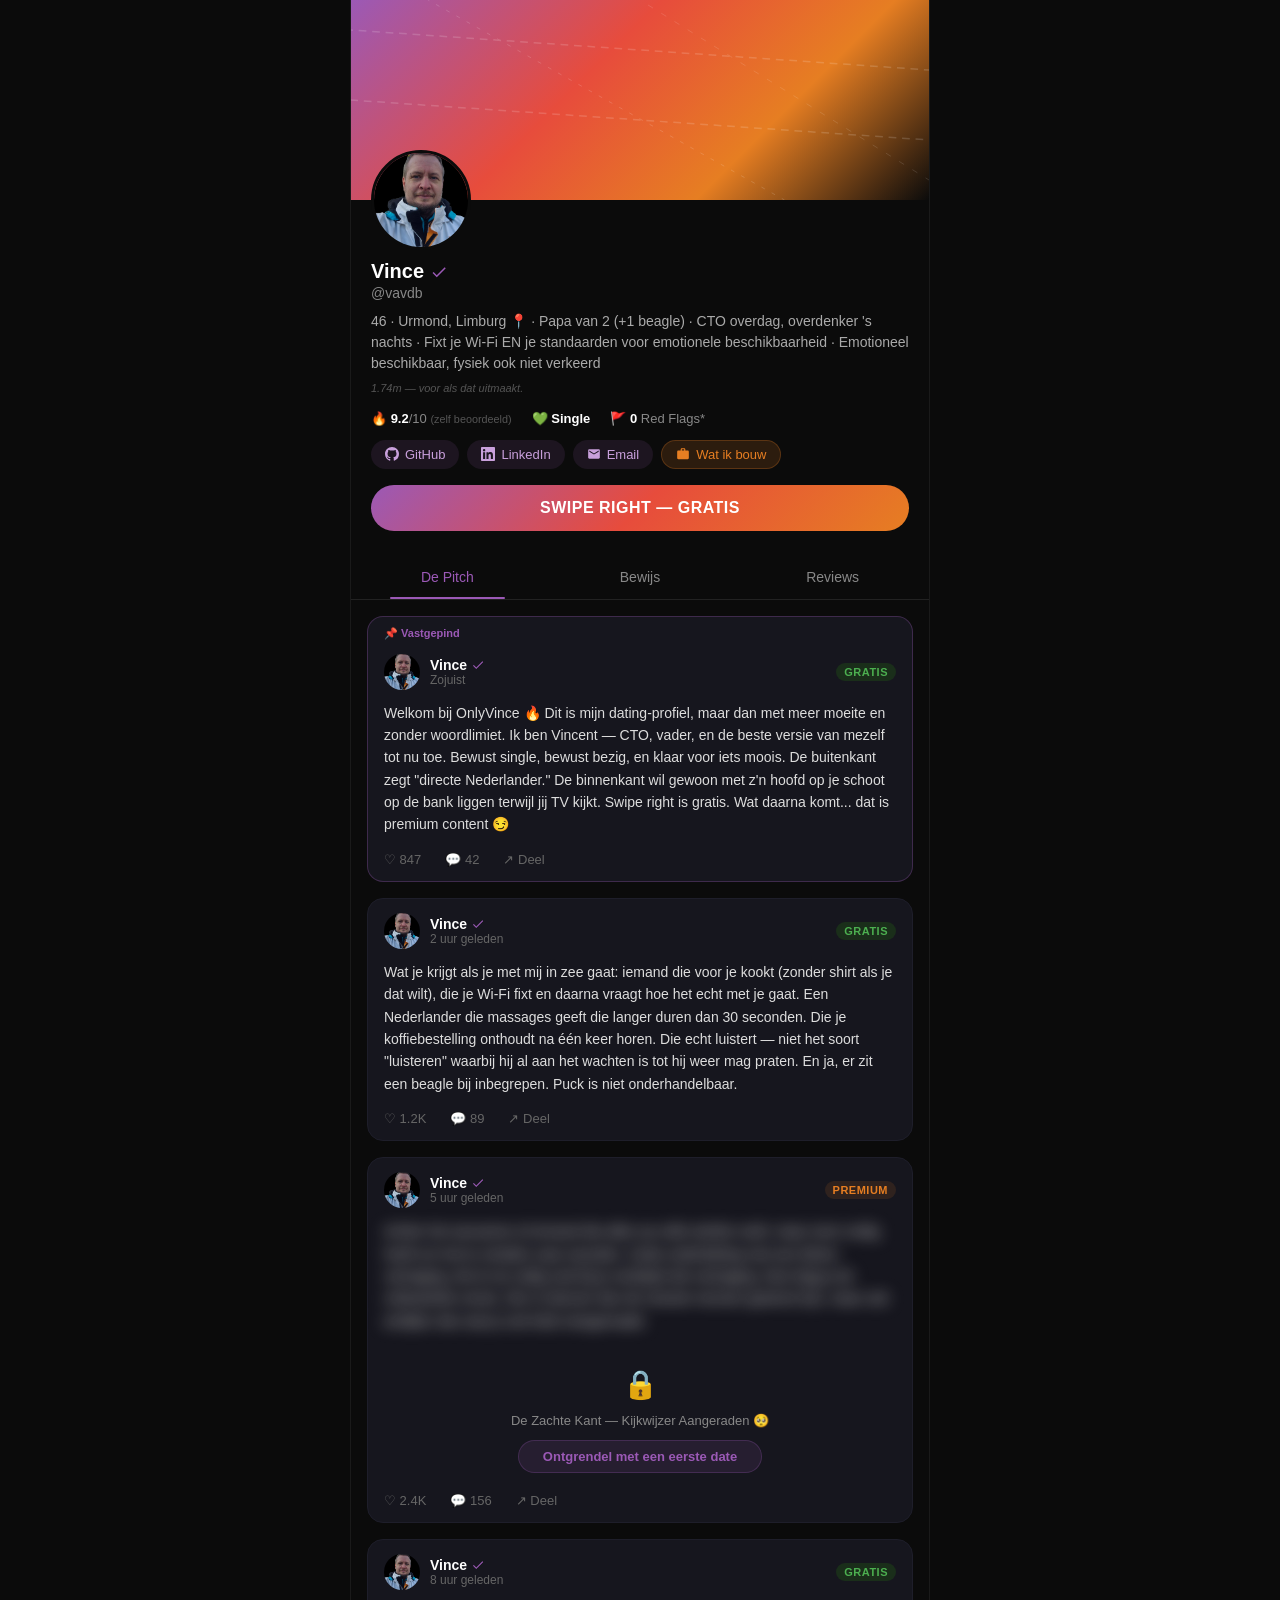
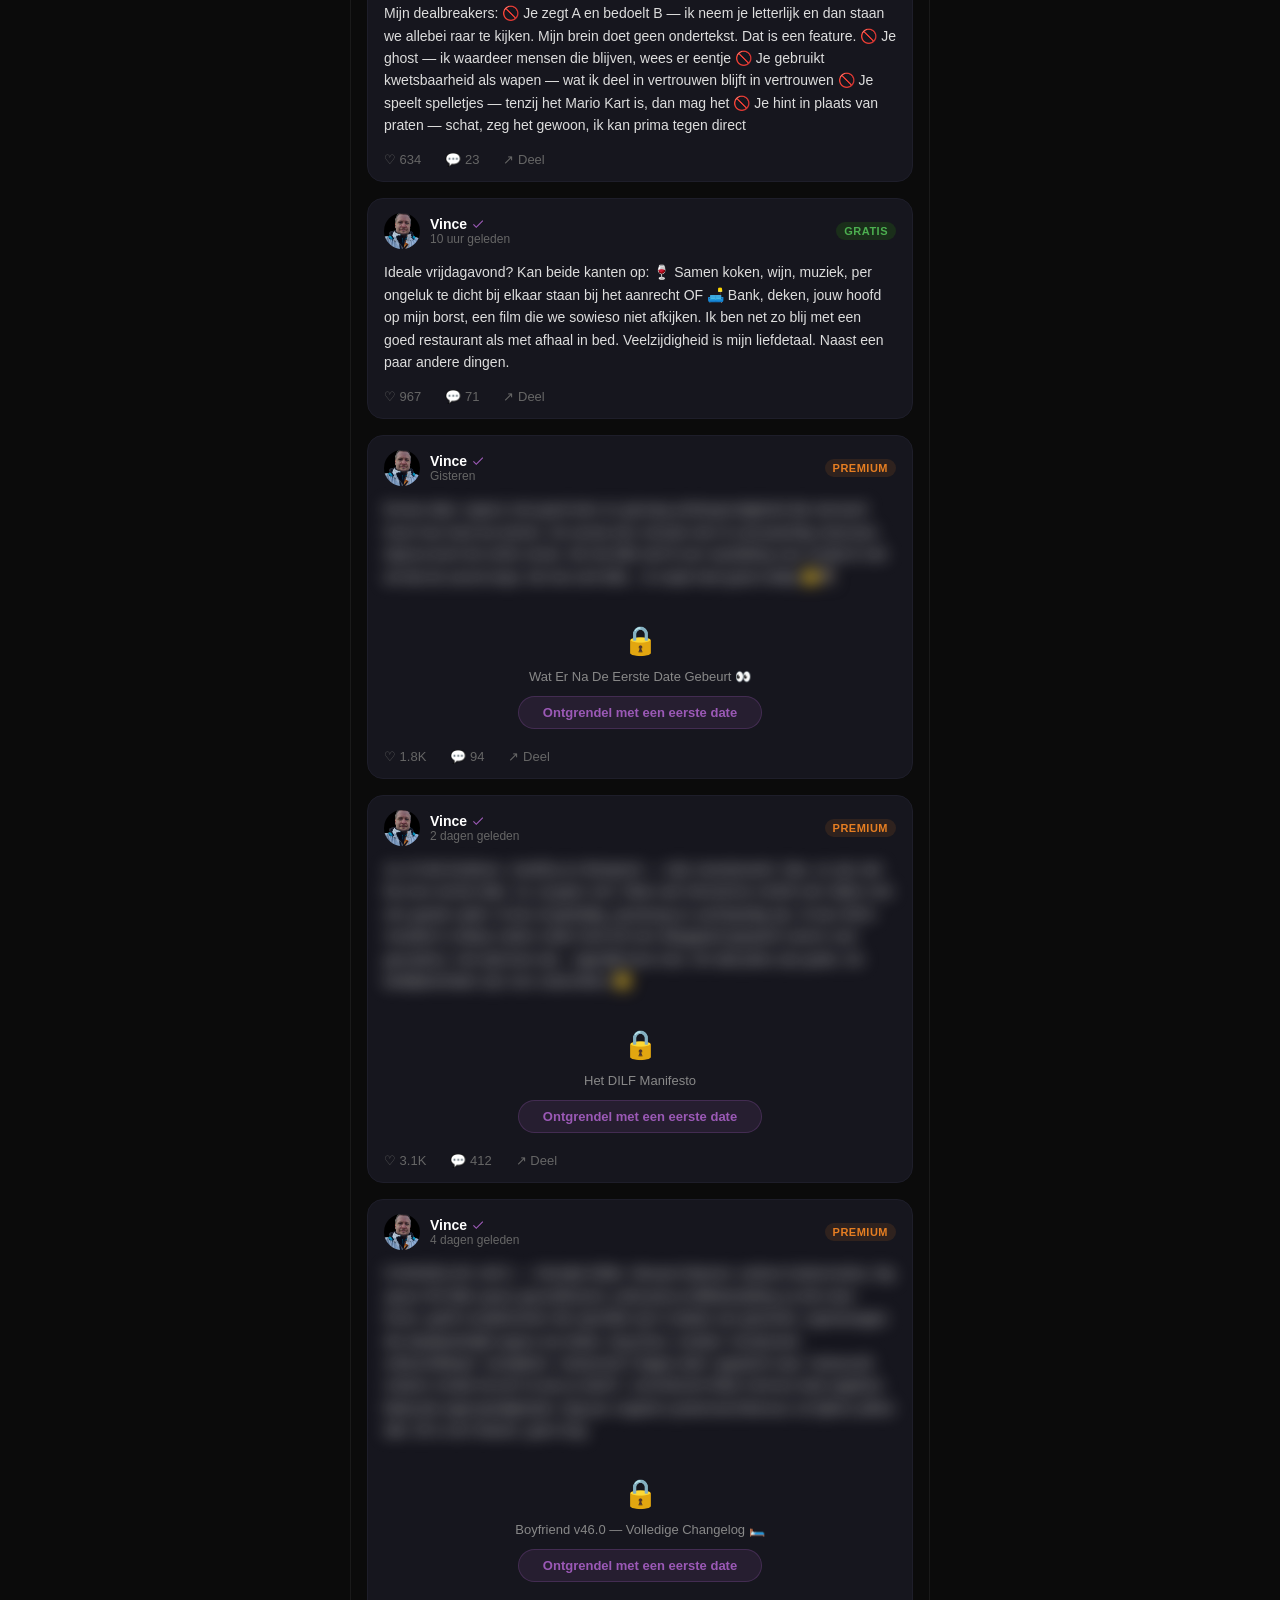
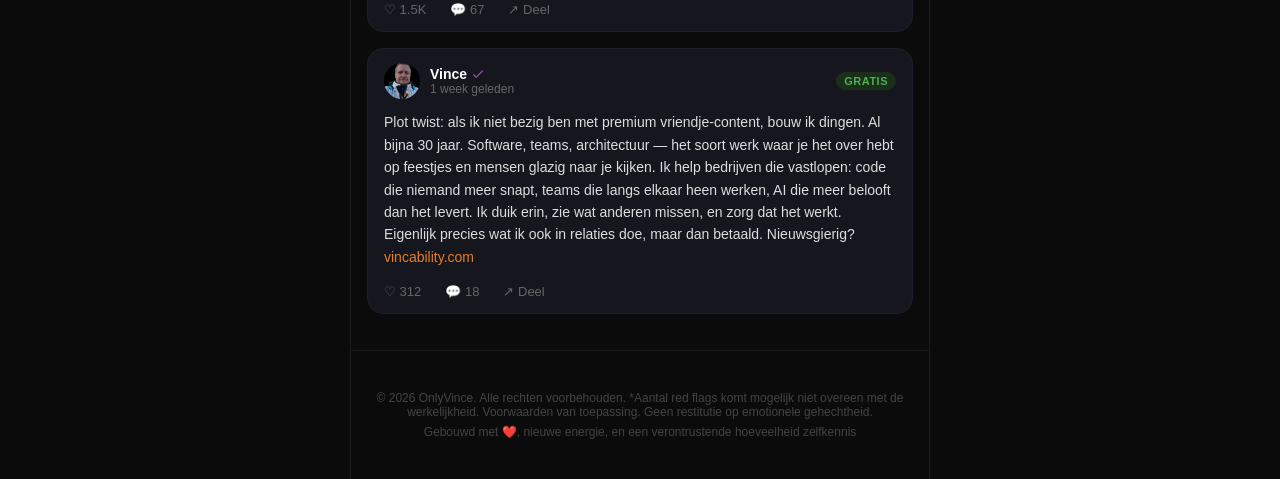
==== commit dfb801cf: "Add unlock overlay, OG tags, fix typo, make tabs functional - Unlock modal replaces direct WhatsApp " ====
--- a/index.html
+++ b/index.html
@@ -4,7 +4,21 @@
   <meta charset="UTF-8">
   <meta name="viewport" content="width=device-width, initial-scale=1.0">
   <title>OnlyVince — Waarom Genoegen Nemen Met Minder?</title>
-  <meta name="description" content="Vince. 46. Developer. Papa. Licht ontspoord. Accepteert nu sollicitaties.">
+  <meta name="description" content="Vincent. Developer. Papa. Licht ontspoord. Accepteert nu sollicitaties.">
+
+  <!-- Open Graph -->
+  <meta property="og:title" content="OnlyVince — Waarom Genoegen Nemen Met Minder?">
+  <meta property="og:description" content="De premium vriendje-ervaring. CTO, papa, emotioneel beschikbaar. Swipe right is gratis.">
+  <meta property="og:image" content="https://onlyvince.net/assets/profile.jpg">
+  <meta property="og:url" content="https://onlyvince.net/">
+  <meta property="og:type" content="website">
+
+  <!-- Twitter Card -->
+  <meta name="twitter:card" content="summary">
+  <meta name="twitter:title" content="OnlyVince — Waarom Genoegen Nemen Met Minder?">
+  <meta name="twitter:description" content="De premium vriendje-ervaring. CTO, papa, emotioneel beschikbaar. Swipe right is gratis.">
+  <meta name="twitter:image" content="https://onlyvince.net/assets/profile.jpg">
+
   <link rel="stylesheet" href="styles.css">
   <link rel="icon" href="data:image/svg+xml,<svg xmlns='http://www.w3.org/2000/svg' viewBox='0 0 100 100'><text y='.9em' font-size='90'>🔥</text></svg>">
 </head>
@@ -41,8 +55,8 @@
       </div>
       <div class="profile-handle">@vavdb</div>
       <div class="profile-bio">
-        46 &middot; Urmond, Limburg 📍 &middot; Papa van 2 (+1 beagle) &middot; CTO overdag, overdenker 's nachts &middot; Fixt je Wi-Fi EN je standaarden voor emotionele beschikbaarheid &middot; Fresh start, factory reset complete ✨
-        <span class="fine-print">*1.74m — voor als dat uitmaakt.</span>
+        46 &middot; Urmond, Limburg 📍 &middot; Papa van 2 (+1 beagle) &middot; CTO overdag, overdenker 's nachts &middot; Fixt je Wi-Fi EN je standaarden voor emotionele beschikbaarheid &middot; Emotioneel beschikbaar, fysiek ook niet verkeerd
+        <span class="fine-print">1.74m — voor als dat uitmaakt.</span>
       </div>
 
       <!-- Dating Stats -->
@@ -81,8 +95,8 @@
     <!-- Tabs -->
     <div class="tabs">
       <div class="tab active">De Pitch</div>
-      <div class="tab">Bewijs</div>
-      <div class="tab">Reviews</div>
+      <div class="tab" onclick="showUnlock('bewijs')">Bewijs</div>
+      <div class="tab" onclick="showUnlock('reviews')">Reviews</div>
     </div>
 
     <!-- Feed -->
@@ -105,7 +119,7 @@
           <span class="post-label free">Gratis</span>
         </div>
         <div class="post-body">
-          <p class="post-text">Welkom bij OnlyVince 🔥 Dit is mijn dating-profiel, maar dan maar dan met meer moeite en zonder woordlimiet. Ik ben Vince — CTO, vader, en de beste versie van mezelf tot nu toe. Bewust single, bewust bezig, en klaar voor iets moois. De buitenkant zegt "directe Nederlander." De binnenkant wil gewoon met z'n hoofd op je schoot op de bank liggen terwijl jij TV kijkt. Swipe right is gratis. Wat daarna komt... dat is premium content 😏</p>
+          <p class="post-text">Welkom bij OnlyVince 🔥 Dit is mijn dating-profiel, maar dan met meer moeite en zonder woordlimiet. Ik ben Vincent — CTO, vader, en de beste versie van mezelf tot nu toe. Bewust single, bewust bezig, en klaar voor iets moois. De buitenkant zegt "directe Nederlander." De binnenkant wil gewoon met z'n hoofd op je schoot op de bank liggen terwijl jij TV kijkt. Swipe right is gratis. Wat daarna komt... dat is premium content 😏</p>
         </div>
         <div class="post-actions">
           <span class="post-action" onclick="showToast('❤️ Dit vind je leuk')">♡ 847</span>
@@ -160,7 +174,7 @@
         <div class="locked-overlay">
           <div class="lock-icon">🔒</div>
           <div class="lock-text">De Zachte Kant — Kijkwijzer Aangeraden 🥺</div>
-          <button class="unlock-btn" onclick="window.open('https://wa.me/31612960436?text=Ik%20wil%20de%20premium%20content%20ontgrendelen%20%F0%9F%94%93','_blank')">Ontgrendel met een eerste date</button>
+          <button class="unlock-btn" onclick="showUnlock('premium')">Ontgrendel met een eerste date</button>
         </div>
         <div class="post-actions">
           <span class="post-action">♡ 2.4K</span>
@@ -240,7 +254,7 @@
         <div class="locked-overlay">
           <div class="lock-icon">🔒</div>
           <div class="lock-text">Wat Er Na De Eerste Date Gebeurt 👀</div>
-          <button class="unlock-btn" onclick="window.open('https://wa.me/31612960436?text=Ik%20wil%20de%20premium%20content%20ontgrendelen%20%F0%9F%94%93','_blank')">Ontgrendel met een eerste date</button>
+          <button class="unlock-btn" onclick="showUnlock('premium')">Ontgrendel met een eerste date</button>
         </div>
         <div class="post-actions">
           <span class="post-action">♡ 1.8K</span>
@@ -270,7 +284,7 @@
         <div class="locked-overlay">
           <div class="lock-icon">🔒</div>
           <div class="lock-text">Het DILF Manifesto</div>
-          <button class="unlock-btn" onclick="window.open('https://wa.me/31612960436?text=Ik%20wil%20de%20premium%20content%20ontgrendelen%20%F0%9F%94%93','_blank')">Ontgrendel met een eerste date</button>
+          <button class="unlock-btn" onclick="showUnlock('premium')">Ontgrendel met een eerste date</button>
         </div>
         <div class="post-actions">
           <span class="post-action">♡ 3.1K</span>
@@ -300,7 +314,7 @@
         <div class="locked-overlay">
           <div class="lock-icon">🔒</div>
           <div class="lock-text">Boyfriend v46.0 — Volledige Changelog 🛏️</div>
-          <button class="unlock-btn" onclick="window.open('https://wa.me/31612960436?text=Ik%20wil%20de%20premium%20content%20ontgrendelen%20%F0%9F%94%93','_blank')">Ontgrendel met een eerste date</button>
+          <button class="unlock-btn" onclick="showUnlock('premium')">Ontgrendel met een eerste date</button>
         </div>
         <div class="post-actions">
           <span class="post-action">♡ 1.5K</span>
@@ -344,10 +358,63 @@
 
   </div>
 
+  <!-- Unlock Modal -->
+  <div class="unlock-modal" id="unlockModal">
+    <div class="unlock-modal-content">
+      <div class="unlock-modal-icon" id="unlockIcon">🔒</div>
+      <div class="unlock-modal-title" id="unlockTitle"></div>
+      <div class="unlock-modal-subtitle" id="unlockSubtitle"></div>
+      <a class="unlock-modal-cta" id="unlockCta" href="#" target="_blank" rel="noopener"></a>
+      <button class="unlock-modal-close" onclick="hideUnlock()">Terug naar profiel</button>
+    </div>
+  </div>
+
   <!-- Toast -->
   <div class="toast" id="toast"></div>
 
   <script>
+    const unlockContent = {
+      premium: {
+        icon: '🔓',
+        title: 'Premium content ontgrendelen?',
+        subtitle: 'Eén berichtje. Geen abonnement, geen creditcard. Gewoon even hoi zeggen.',
+        cta: 'Stuur een berichtje',
+        href: 'https://wa.me/31612960436?text=Ik%20wil%20de%20premium%20content%20ontgrendelen%20%F0%9F%94%93'
+      },
+      bewijs: {
+        icon: '📸',
+        title: 'Bewijs nodig?',
+        subtitle: 'Foto\'s, referenties, en andere bewijsstukken zijn beschikbaar na een eerste gesprek. Kwaliteitscontrole, je begrijpt het.',
+        cta: 'Vraag bewijs aan',
+        href: 'https://wa.me/31612960436?text=Ik%20wil%20graag%20het%20bewijs%20zien%20%F0%9F%91%80'
+      },
+      reviews: {
+        icon: '⭐',
+        title: 'Reviews',
+        subtitle: 'Recensies van exen worden om juridische redenen niet gepubliceerd. Maar je kunt altijd je eigen review schrijven.',
+        cta: 'Schrijf de eerste review',
+        href: 'https://wa.me/31612960436?text=Ik%20wil%20graag%20een%20review%20schrijven%20%E2%AD%90'
+      }
+    };
+
+    function showUnlock(type) {
+      const data = unlockContent[type];
+      document.getElementById('unlockIcon').textContent = data.icon;
+      document.getElementById('unlockTitle').textContent = data.title;
+      document.getElementById('unlockSubtitle').textContent = data.subtitle;
+      document.getElementById('unlockCta').textContent = data.cta;
+      document.getElementById('unlockCta').href = data.href;
+      document.getElementById('unlockModal').classList.add('show');
+    }
+
+    function hideUnlock() {
+      document.getElementById('unlockModal').classList.remove('show');
+    }
+
+    document.getElementById('unlockModal').addEventListener('click', function(e) {
+      if (e.target === this) hideUnlock();
+    });
+
     function showToast(message) {
       const toast = document.getElementById('toast');
       toast.textContent = message;
--- a/styles.css
+++ b/styles.css
@@ -411,6 +411,88 @@
   opacity: 1;
 }
 
+/* Unlock Modal */
+.unlock-modal {
+  position: fixed;
+  inset: 0;
+  background: rgba(11, 11, 11, 0.95);
+  z-index: 200;
+  display: flex;
+  align-items: center;
+  justify-content: center;
+  opacity: 0;
+  pointer-events: none;
+  transition: opacity 0.3s ease;
+}
+
+.unlock-modal.show {
+  opacity: 1;
+  pointer-events: auto;
+}
+
+.unlock-modal-content {
+  text-align: center;
+  padding: 40px 24px;
+  max-width: 400px;
+  width: 100%;
+}
+
+.unlock-modal-icon {
+  font-size: 48px;
+  margin-bottom: 16px;
+}
+
+.unlock-modal-title {
+  font-size: 22px;
+  font-weight: 700;
+  color: #fff;
+  margin-bottom: 8px;
+  line-height: 1.3;
+}
+
+.unlock-modal-subtitle {
+  color: #888;
+  font-size: 14px;
+  line-height: 1.5;
+  margin-bottom: 28px;
+}
+
+.unlock-modal-cta {
+  display: inline-block;
+  padding: 14px 32px;
+  background: linear-gradient(135deg, #9b59b6, #e74c3c, #e67e22);
+  color: #fff;
+  border: none;
+  border-radius: 24px;
+  font-size: 16px;
+  font-weight: 700;
+  cursor: pointer;
+  text-transform: uppercase;
+  letter-spacing: 0.5px;
+  transition: opacity 0.2s, transform 0.1s;
+  text-decoration: none;
+}
+
+.unlock-modal-cta:hover {
+  opacity: 0.9;
+  transform: translateY(-1px);
+}
+
+.unlock-modal-close {
+  display: block;
+  margin-top: 20px;
+  color: #555;
+  font-size: 13px;
+  cursor: pointer;
+  background: none;
+  border: none;
+  transition: color 0.2s;
+}
+
+.unlock-modal-close:hover {
+  color: #888;
+}
+
 /* Responsive */
 @media (max-width: 580px) {
   .page {
